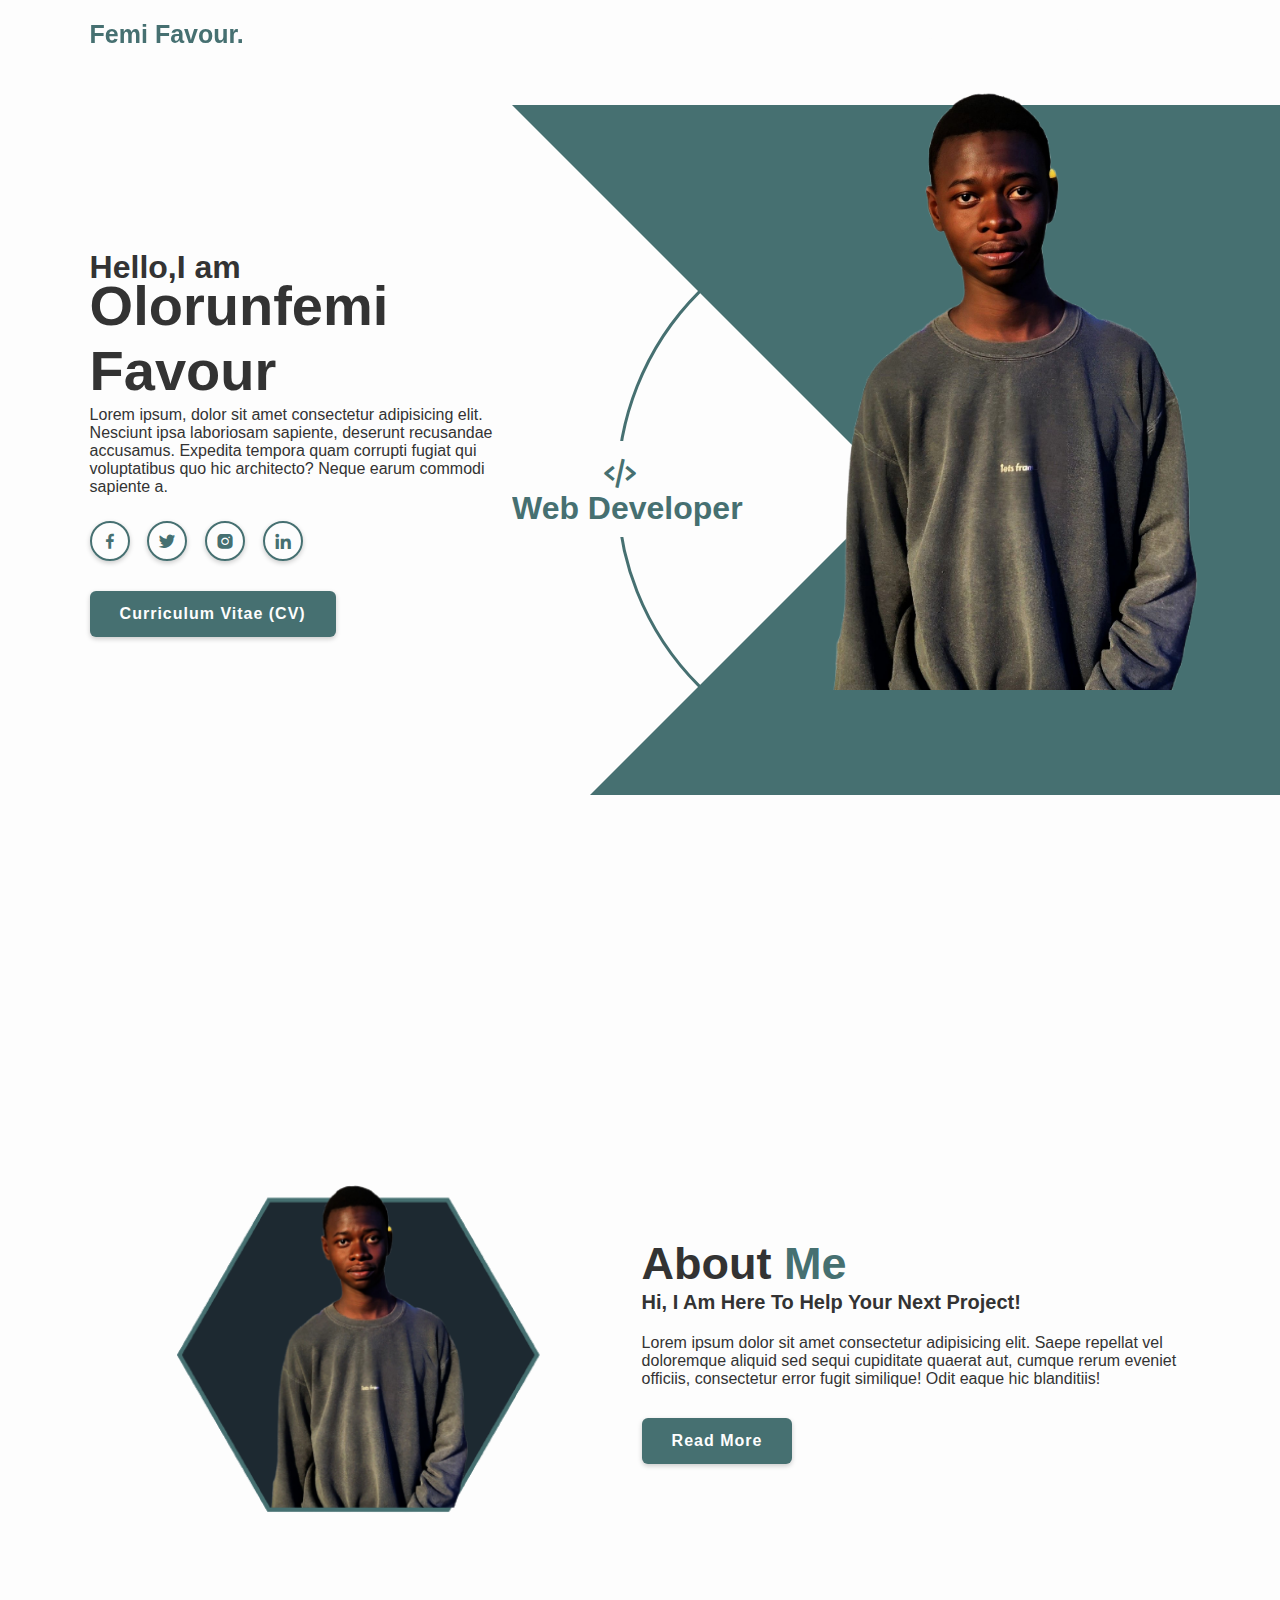
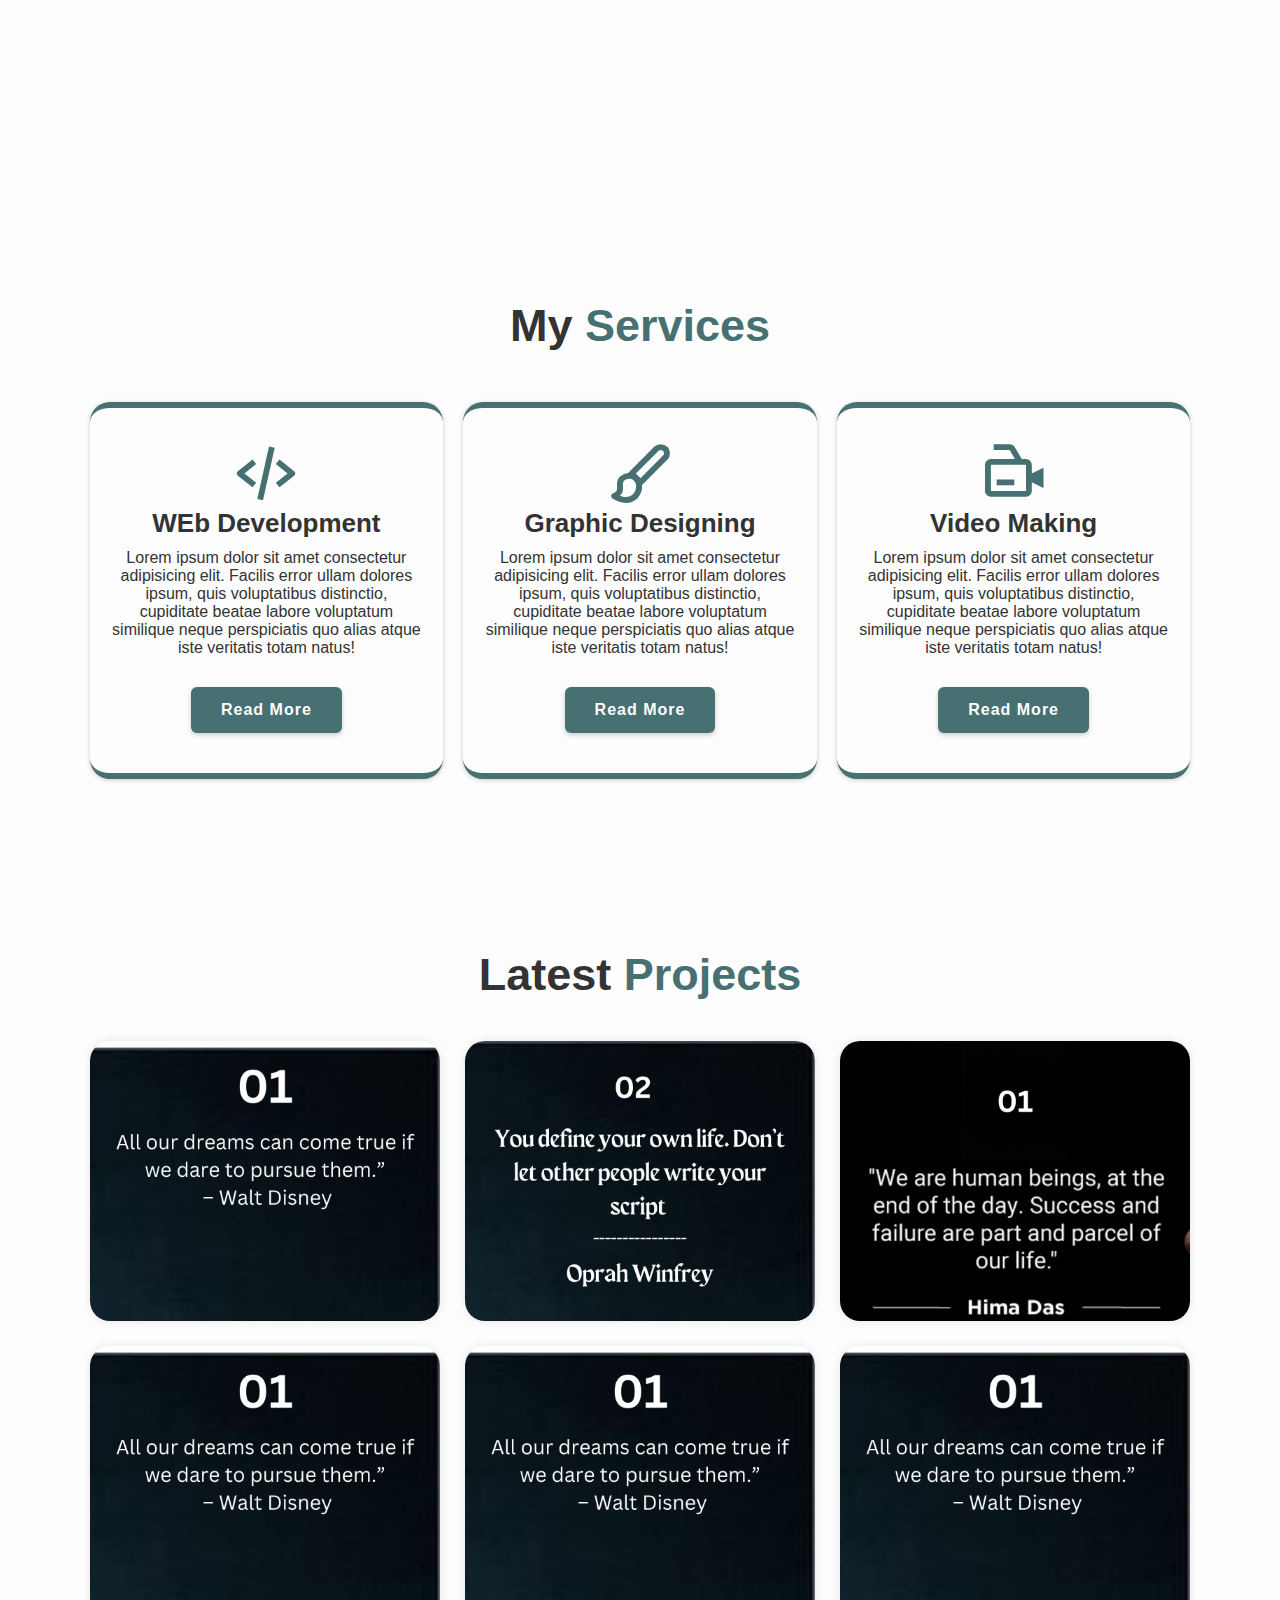
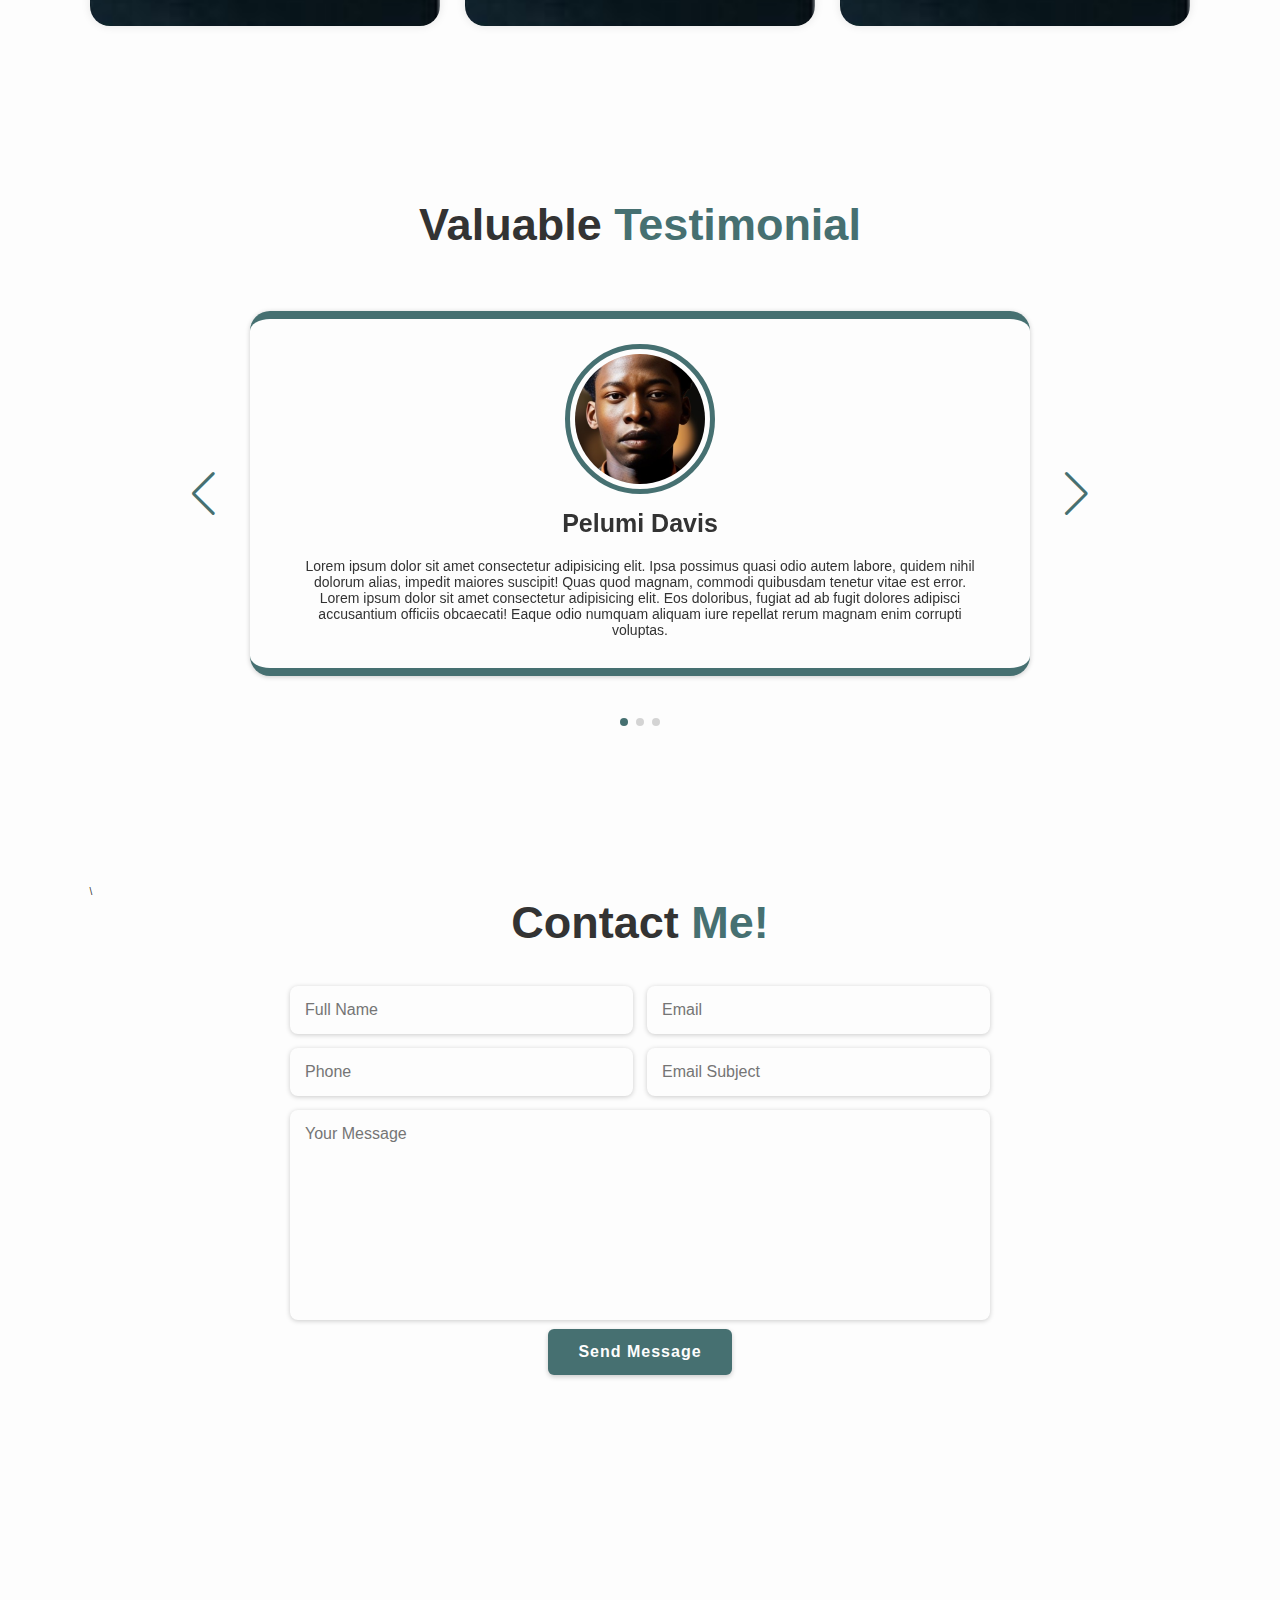
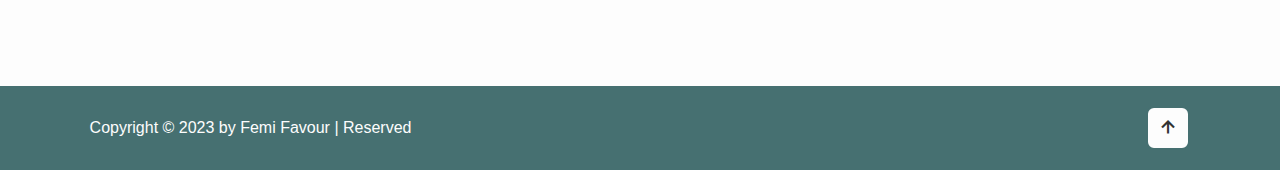
==== index.html @ dfae09fc "polifiv" ====
<!DOCTYPE html>
<html lang="en">
<head>
    <meta charset="UTF-8">
    <meta name="viewport" content="width=, initial-scale=1.0">
    <title>Document</title>
    <link rel="stylesheet" href="style.css">
    <link href='https://unpkg.com/boxicons@2.1.4/css/boxicons.min.css' rel='stylesheet'>
    <link rel="stylesheet" href="https://cdn.jsdelivr.net/npm/swiper@10/swiper-bundle.min.css"/>
</head>
<body>
    <header class="header">
        <a href="#" class="logo">Femi Favour.</a>

        <nav class="navbar">
            <a href="#home" class="active">Home</a>
            <a href="#about">About</a>
            <a href="#services">Services</a>
            <a href="#portfolio">Portfolio</a>
            <a href="#contact">Contact</a>
        </nav>
        <div class="bx bx-moon" id="darkmode-icon"></div>
    </header>
    <!-- home -->
    <!-- div.j#j -->
    <section class="home" id="home">
        <div class="home-content">
            <h3>Hello,I am</h3>
            <h1>Olorunfemi Favour</h1>
            <p>Lorem ipsum, dolor sit amet consectetur adipisicing elit. Nesciunt ipsa 
            laboriosam sapiente, deserunt recusandae accusamus. Expedita tempora quam corrupti fugiat qui 
            voluptatibus quo hic architecto? Neque earum commodi sapiente a.</p>
            <div class="social-media">
                <a href=""><i class='bx bxl-facebook' ></i></a>
                <a href=""><i class='bx bxl-twitter' ></i></a>
                <a href=""><i class='bx bxl-instagram-alt' ></i></a>
                <a href=""><i class='bx bxl-linkedin' ></i></a>
            </div>   
            <a href="" class="btn">Curriculum Vitae (CV)</a>
        </div>
        <div class="profession-container">
            <div class="profession-box">
                <div class="profession" style="--i:0;">
                    <i class='bx bx-code-alt' ></i>
                    <h3>Web Developer</h3>
                </div>
                <div class="profession" style="--i:1;">
                    <i class='bx bx-video-recording' ></i>
                    <h3>Videographer</h3>
                </div>
                <div class="profession" style="--i:2;">
                    <i class='bx bx-paint'></i>
                    <h3>Graphic Designer</h3>
                </div>
                <div class="profession" style="--i:3;">
                    <i class='bx bx-camera' ></i>
                    <h3>Photographer</h3>
                </div>

                <div class="circle"></div>
            </div>
            <div class="overlay"></div>
        </div>

        <div class="home-img">
            <img src="images/home.png" alt="">
        </div>
    </section>
    <!-- about -->
    <section class="about" id="about">
        <div class="about-img">
            <img src="images/about.png" alt="">
        </div>
        <div class="about-content">
            <h2 class="heading">About <span>Me</span></h2>
            <h3>Hi, I Am Here To Help Your Next Project!</h3>
            <p>Lorem ipsum dolor sit amet consectetur adipisicing elit. Saepe repellat vel doloremque aliquid
            sed sequi cupiditate quaerat aut, cumque rerum eveniet officiis, consectetur error fugit similique!
            Odit eaque hic blanditiis!</p>
            <a href="" class="btn">Read More</a>
        </div>
    </section>
    <!-- Services -->
    <section class="services" id="services">
        <h2 class="heading">My <span>Services</span></h2>
        <div class="services-container">
            <div class="services-box">
                <i class='bx bx-code-alt'></i>
                <h3>WEb Development</h3>
                <p>Lorem ipsum dolor sit amet consectetur
                adipisicing elit. Facilis error ullam dolores ipsum, quis voluptatibus distinctio, 
                cupiditate beatae labore voluptatum similique neque perspiciatis quo alias atque iste veritatis totam natus!</p>
                <a href="" class="btn">Read More</a>
            </div>
            <div class="services-box">
                <i class='bx bx-paint'></i>
                <h3>Graphic Designing</h3>
                <p>Lorem ipsum dolor sit amet consectetur
                adipisicing elit. Facilis error ullam dolores ipsum, quis voluptatibus distinctio, 
                cupiditate beatae labore voluptatum similique neque perspiciatis quo alias atque iste veritatis totam natus!</p>
                <a href="" class="btn">Read More</a>
            </div>
            <div class="services-box">
                <i class='bx bx-video-recording' ></i>
                <h3>Video Making</h3>
                <p>Lorem ipsum dolor sit amet consectetur
                adipisicing elit. Facilis error ullam dolores ipsum, quis voluptatibus distinctio, 
                cupiditate beatae labore voluptatum similique neque perspiciatis quo alias atque iste veritatis totam natus!</p>
                <a href="" class="btn">Read More</a>
            </div>
        </div>
    </section>

    <!-- <Portfolio> -->
        <section class="portfolio" id="portfolio">
            <h2 class="heading">Latest <span>Projects</span></h2>

            <div class="portfolio-container">
                <div class="portfolio-box">
                    <img src="images/2_20230703_181839_0001.png" alt="">
                    <div class="portfolio-layer">
                        <h4>Web Desing</h4>
                        <p>Lorem ipsum dolor sit amet consectetur adipisicing elit. Reiciendis repudiandae quo mollitia ut. Harum, aspernatur eligendi 
                        voluptates porro suscipit ut obcaecati laboriosam necessitatibus hic exercitationem! Corporis aliquid quia fugit hic!</p>
                        <a href=""><i class='bx bx-link-external'></i></a>
                    </div>
                </div>
                <div class="portfolio-box">
                    <img src="images/3_20230705_203200_0002.png" alt="">
                    <div class="portfolio-layer">
                        <h4>Web Desing</h4>
                        <p>Lorem ipsum dolor sit amet consectetur adipisicing elit. Reiciendis repudiandae quo mollitia ut. Harum, aspernatur eligendi 
                        voluptates porro suscipit ut obcaecati laboriosam necessitatibus hic exercitationem! Corporis aliquid quia fugit hic!</p>
                        <a href=""><i class='bx bx-link-external'></i></a>
                    </div>
                </div>
                <div class="portfolio-box">
                    <img src="images/2_20230705_203200_0001.png" alt="">
                    <div class="portfolio-layer">
                        <h4>Web Desing</h4>
                        <p>Lorem ipsum dolor sit amet consectetur adipisicing elit. Reiciendis repudiandae quo mollitia ut. Harum, aspernatur eligendi 
                        voluptates porro suscipit ut obcaecati laboriosam necessitatibus hic exercitationem! Corporis aliquid quia fugit hic!</p>
                        <a href=""><i class='bx bx-link-external'></i></a>
                    </div>
                </div>
                <div class="portfolio-box">
                    <img src="images/2_20230703_181839_0001.png" alt="">
                    <div class="portfolio-layer">
                        <h4>Web Desing</h4>
                        <p>Lorem ipsum dolor sit amet consectetur adipisicing elit. Reiciendis repudiandae quo mollitia ut. Harum, aspernatur eligendi 
                        voluptates porro suscipit ut obcaecati laboriosam necessitatibus hic exercitationem! Corporis aliquid quia fugit hic!</p>
                        <a href=""><i class='bx bx-link-external'></i></a>
                    </div>
                </div>
                <div class="portfolio-box">
                    <img src="images/2_20230703_181839_0001.png" alt="">
                    <div class="portfolio-layer">
                        <h4>Web Desing</h4>
                        <p>Lorem ipsum dolor sit amet consectetur adipisicing elit. Reiciendis repudiandae quo mollitia ut. Harum, aspernatur eligendi 
                        voluptates porro suscipit ut obcaecati laboriosam necessitatibus hic exercitationem! Corporis aliquid quia fugit hic!</p>
                        <a href=""><i class='bx bx-link-external'></i></a>
                    </div>
                </div>
                <div class="portfolio-box">
                    <img src="images/2_20230703_181839_0001.png" alt="">
                    <div class="portfolio-layer">
                        <h4>Web Desing</h4>
                        <p>Lorem ipsum dolor sit amet consectetur adipisicing elit. Reiciendis repudiandae quo mollitia ut. Harum, aspernatur eligendi 
                        voluptates porro suscipit ut obcaecati laboriosam necessitatibus hic exercitationem! Corporis aliquid quia fugit hic!</p>
                        <a href=""><i class='bx bx-link-external'></i></a>
                    </div>
                </div>
            </div>
        </section>
    <!-- testimonial -->
        <div class="testimonial-container">
            <h2 class="heading">Valuable <span>Testimonial</span></h2>

            <div class="testimonial-wrapper">
                <div class="testimonial-box mySwiper">
                    <div class="testimonial-content swiper-wrapper">
                        <div class="testimonial-slide swiper-slide">
                            <img src="images/testi.jpg" alt="" >
                            <h3>Pelumi Davis</h3>
                            <p>Lorem ipsum dolor sit amet consectetur adipisicing elit. Ipsa possimus quasi odio autem labore, quidem nihil dolorum alias,
                            impedit maiores suscipit! Quas quod magnam, commodi quibusdam tenetur vitae est error. Lorem ipsum dolor sit amet consectetur adipisicing elit. Eos doloribus, fugiat ad ab fugit dolores adipisci accusantium officiis obcaecati! Eaque odio numquam aliquam iure
                            repellat rerum magnam enim corrupti voluptas.</p>
                        </div>
                        <div class="testimonial-slide swiper-slide">
                            <img src="images/testi2.jpg" alt="" >
                            <h3>Devine Chibo</h3>
                            <p>Lorem ipsum dolor sit amet consectetur adipisicing elit. Ipsa possimus quasi odio autem labore, quidem nihil dolorum alias,
                            impedit maiores suscipit! Quas quod magnam, commodi quibusdam tenetur vitae est error. Lorem ipsum dolor sit amet consectetur adipisicing elit. Eos doloribus, fugiat ad ab fugit dolores adipisci accusantium officiis obcaecati! Eaque odio numquam aliquam iure
                            repellat rerum magnam enim corrupti voluptas.</p>
                        </div>
                        <div class="testimonial-slide swiper-slide">
                            <img src="images/testi3.jpg" alt="" >
                            <h3>Tolu Peace</h3>
                            <p>Lorem ipsum dolor sit amet consectetur adipisicing elit. Ipsa possimus quasi odio autem labore, quidem nihil dolorum alias,
                            impedit maiores suscipit! Quas quod magnam, commodi quibusdam tenetur vitae est error. Lorem ipsum dolor sit amet consectetur adipisicing elit. Eos doloribus, fugiat ad ab fugit dolores adipisci accusantium officiis obcaecati! Eaque odio numquam aliquam iure
                            repellat rerum magnam enim corrupti voluptas.</p>
                        </div>
                    </div>
                    <div class="swiper-button-next"></div>
                    <div class="swiper-button-prev"></div>
                    <div class="swiper-pagination"></div>
                </div>
            </div>
        </div>
    <!-- Contact -->
    <section class="contact" id="contact">\
        <h2 class="heading">Contact <span>Me!</span></h2>
        <form action="#">
            <div class="input-box">
                <input type="text" placeholder="Full Name">
                <input type="email" placeholder="Email">
            </div>
            <div class="input-box">
                <input type="number" placeholder="Phone">
                <input type="text" placeholder="Email Subject">
            </div>
            <textarea name="" id="" cols="30" rows="10" placeholder="Your Message"></textarea>
            <input type="submit" value="Send Message" class="btn">
        </form>
    </section>
    <footer class="footer">
        <div class="footer-text">
            <p>Copyright &copy; 2023 by Femi Favour | Reserved</p>
        </div>
        <div class="footer-iconTop">
            <a href="#home"><i class='bx bx-up-arrow-alt'></i></a>
        </div>
    </footer>
    <script src="https://cdn.jsdelivr.net/npm/swiper@10/swiper-bundle.min.js"></script>
    <script src="script.js"></script>
</body>
</html>
---- style.css ----
*{
    margin: 0;
    padding: 0;
    font-family:'poppins', sans-serif;
    box-sizing: border-box;
    text-decoration: none;
    border: none;
    scroll-behavior: smooth;
    outline: none;
}


:root{
    --bg-color:#fdfdfd;
    --text-color:#333;
    --main-color:#467071;
    --white-color:#fdfdfd;
    --shadow-color: rgba(0,0,0,.2);
}

html{
    font-size: 62.5%;
    overflow-x: hidden;

}
body{
    background: var(--bg-color);
    color: var(--text-color);
}
.header{
    position: fixed;
    top: 0;
    left:0;
    width: 100%;
    padding: 2rem 7%;
    background: transparent;
    display: flex;
    align-items: center;
    z-index: 100;
    transition: .5s;
}
.header.sticky {
    background: var(--bg-color);
    box-shadow: 0 .1rem 1rem var(--shadow-color);
}


.logo {
    font-size: 2.5em;
    color: var(--main-color);
    font-weight: 600;
    cursor: default;
    margin-right: auto;

}

.navbar a {
    font-size: 1.7rem;
    color: var(--white-color);
    font-weight: 500;
    margin-right: 3.5rem;
    position: relative;
}

.header.sticky .navbar a{
    color: var(--text-color);
}
.header.sticky .navbar a.active{
    color: var(--main-color);
}
.navbar a.active::before {
    content: '';
    position: absolute;
    left: 0;
    width: 100%;
    height: .2rem;
    background: var(--white-color);
    bottom: -6px;
}
.header.sticky .navbar a::before{
    background: var(--main-color);
    opacity: .7;
}
#darkmode-icon {
    font-size: 2.4rem;
    color: var(--white-color);
    cursor: pointer;
}

.header.sticky #darkmode-icon {
    color: var(--text-color);
    opacity: .9;
}
section{
    min-height: 100vh;
    padding: 10rem 7% ;
}

.home{
    display: flex;
    align-items: center;
}

.home .home-content{
    max-width: 44rem;
}
.home-content h3{
    font-size: 3.2rem;
    font-weight: 700;
    line-height: .3;
}
.home-content h1{
    font-size: 5.6rem;
    font-weight: 700;
    margin-bottom: 3px;
}
.home-content p{
    font-size: 1.6rem;

}
.home-content .social-media a{
    display: inline-flex;
    justify-content: center;
    align-items: center;
    width: 4rem;
    height: 4rem;
    background:transparent;
    border: 2px solid var(--main-color);
    border-radius: 50%;
    box-shadow: 0 2px 5px var(--shadow-color);
    font-size: 20px;
    color: var(--main-color);
    margin: 25px 15px 30px 0;
    transition: .5s ease;
}

.home-content .social-media a:hover{
    background: var(--main-color);
    color: var(--white-color);
}

.btn {

    display: inline-block;
    padding: 12px 28px;
    background: var(--main-color);
    border-radius: 6px;
    box-shadow: 0 2px 5px var(--shadow-color);
    font-size: 16px;
    color: var(--white-color);
    letter-spacing: 1px;
    font-weight: 600;
    border: 2px solid transparent;
    transition: .5s ease;
}

.btn:hover{
    background: transparent;
    color: var(--main-color);
    border-color: var(--main-color);
}

.home .profession-container{
    position: absolute;
    top: 50%;
    right: 0;
    transform: translateY(-50%);
    width: 768px;
    height: 690px;
    /* background: red; */
    overflow: hidden;
    pointer-events: none;
    /* margin-bottom: 50px; */
}
.home .profession-container .profession-box {
    position: absolute;
    top: 0;
    right: 0;
    width: 768px;
    height: 768px;
    /* background: yellowgreen; */
    border-radius: 50%;
    display: flex;
    justify-content: center;
    align-items: center;
}

.home .profession-box .profession {
    position: absolute;
    left: 0;
    display:flex;
    align-items: center;
    flex-direction: column;
    color: var(--main-color);
    transform: rotate(calc(360deg/ 4 * var(--i)));
    transform-origin: 384px;
    background: var(--bg-color);
    padding: 13px 0;
}

.home .profession-box .profession:nth-child(1) i {
    margin-right: 15px;
}
.home .profession-box .profession:nth-child(2),
.home .profession-box .profession:nth-child(4) {
    padding-bottom: 20px;
}


.home .profession i {
    font-size: 3.8rem;
}

.home .profession h3 {
    font-size: 32px;
    line-height: 1;
    font-weight: 600;
}

.home .profession-box .circle{
    width: 560px;
    height: 560px;
    border: 3px solid var(--main-color);
    border-radius: 50%;

}
.home .profession-container .overlay {
    position: absolute;
    top: 0;
    right: 0;
    width: 0;
    height: 0;
    border-top: 384px solid var(--main-color);
    border-right: 384px solid var(--main-color);
    border-bottom: 384px solid var(--main-color);
    border-left: 384px solid transparent;
}
.home-img img {
    position: absolute;
    bottom: 0;
    right: 0;
    width: 90;
    pointer-events: none;
    height:650px;
    top: 4em;
}

span{
    color: var(--main-color);

}
.about {
    display: flex;
    justify-content: center;
    align-items: center;
    gap: 4rem;
    /* background: red; */
}
.about-img img {
    width: 40vw;
}
.heading {
    font-size: 4.5rem;
    text-align: center;
}

.about-content h2 {
    text-align: left;
    line-height: 1.2;
}
.about-content h3{
    font-size: 2rem;
}

.about-content p{
    font-size: 1.6rem;
    margin: 2rem 0 3rem;
}


.services {
    min-height: auto;
    padding-bottom: 7rem;
}
.services h2 {
    margin-bottom: 5rem;
}

.services .services-container{
    display: flex;
    justify-content: center;
    align-items: center;
    flex-wrap: wrap;
    gap: 2rem;
}

.services-container .services-box {
    flex: 1 1 30rem;
    background: var(--bg-color);
    padding: 3rem 2rem 4rem;
    border-radius: 2rem;
    box-shadow: 0 .1rem .5rem var(--shadow-color);
    text-align: center;
    border-top: .6rem solid var(--main-color);
    border-bottom: .6rem solid var(--main-color);
}
.services-container .services-box:hover{
    box-shadow: 0 .1rem 2rem var(--shadow-color);
    transform: scale(1);
    transition: .5s ease;
}

.services-box i{
    font-size: 7rem;
    color: var(--main-color);
}

.services-box h3{
    font-size: 2.6rem;
    transition: .5s ease;
}
.services-box:hover h3{
    color: var(--main-color);
} 
.services-box p{
    font-size: 1.6rem;
    margin: 1rem 0 3rem;
}

.portfolio {
    padding-bottom: 10rem;
}
.portfolio h2{
    margin-bottom: 4rem;
}

.portfolio .portfolio-container{
    display: grid;
    grid-template-columns: repeat(3, 1fr);
    align-items: center;
    gap: 2.5rem;
}
.portfolio-container .portfolio-box {
    position: relative;
    display: flex;
    border-radius: 2rem;
    box-shadow: 0 0 1rem rgba(0,0,0,.1);
    overflow: hidden;
}

.portfolio-box img {
    width: 100%;
    transition: .5s ease;
}

.portfolio-box:hover img{
    transform: scale(1.1);
}

.portfolio-box .portfolio-layer {
    position: absolute;
    bottom: 0;
    left: 0;
    width: 100%;
    height: 100%;
    background: linear-gradient(rgba(0, 0, 0, .1), var(--main-color));
    color: var(--white-color);
    display: flex;
    align-items: center;
    flex-direction: column;
    text-align: center;
    padding: 0 4rem;
    justify-content: center;
    opacity: 0;
    transition: .5s ease;
}
.portfolio-box:hover .portfolio-layer {
    opacity: 1;
}
.portfolio-layer h4{
    font-size: 3rem;
}

.portfolio-layer p{
    font-size: 1.6rem;
    margin: .3rem 0 1rem;
}

.portfolio-layer a {
    display: inline-flex;
    justify-content: center;
    align-items: center;
    width: 5rem;
    height: 5rem;
    background: var(--white-color);
    border-radius: 50%;
}

.portfolio-layer a i{
    font-size: 2rem;
    color: #333;
}

.testimonial-container{
    display: flex;
    align-items: center;
    flex-direction: column;
    width: 100%;
    padding: 5rem 1rem;
}


.testimonial-container .testimonial-wrapper {
    position: relative;
    max-width: 90rem;
    width: 100%;
    padding: 5rem;
    /* height: 70rem; */
}

.testimonial-wrapper .testimonial-box{
    /* background: red; */
    padding: 1rem;
    border-radius: 2rem;
    overflow: hidden;
}
.testimonial-content .testimonial-slide{
    display: flex;
    align-items: center;
    flex-direction: column;
    background: var(--bg-color);
    border-radius: 2rem;
    box-shadow: 0 .1rem .5rem var(--shadow-color);
    border-top: .8rem solid var(--main-color);
    border-bottom: .8rem solid var(--main-color);
    padding: 3rem 5rem;
}

.testimonial-slide img {
    width: 14rem;
    height: 14rem;
    object-fit: cover;
    border-radius: 50%;
    border: .5rem solid var(--bg-color);
    outline: .5rem solid var(--main-color);
}

.testimonial-slide h3{
    font-size: 2.5rem;
    margin: 2rem 0;
}

.testimonial-slide p {
    font-size: 1.4rem;
    text-align: center;
}

.testimonial-box .swiper-button-next,
.testimonial-box .swiper-button-prev {
    color: var(--main-color);

}

.testimonial-box .swiper-button-next{
    right: 0;
}
.testimonial-box .swiper-button-prev{
    left: 0;
}

.testimonial-box .swiper-pagination-bullet {
    background: rgba(0, 0, 0, .8);

}

.testimonial-box .swiper-pagination-bullet-active {
    background: var(--main-color);
}

.contact h2{
    margin-bottom: 3rem;
}

.contact form {
    max-width: 70rem;
    margin: 1rem auto;
    text-align: center;
    margin-bottom: 3rem;
}

.contact form .input-box {
    display: flex;
    justify-content: space-between;
    flex-wrap: wrap;
}

.contact form .input-box input,
.contact form textarea {
    width: 100%;
    padding: 1.5rem;
    font-size: 1.6rem;
    color: var(--text-color);
    background: var(--bg-color);
    border-radius: .8rem;
    margin: .7rem 0;
    box-shadow: 0 .1rem .5rem var(--shadow-color);
}



.contact form .input-box input{
    width: 49%;
}

.contact form textarea {
    resize: none;
}

.contact form .btn {
    margin-bottom: 2rem;
    cursor: pointer;
}

.footer{
    display: flex;
    justify-content: space-between;
    align-items: center;
    flex-wrap: wrap;
    padding: 2rem 7%;
    background: var(--main-color);
}

.footer-text p {
    font-size: 1.6rem;
    color: var(--white-color);

}

.footer-iconTop a{
    display: inline-flex;
    justify-content: center;
    align-items: center;
    padding: .8rem;
    background: var(--white-color);
    border-radius: .8rem;
    border: .2rem solid var(--main-color);
    outline: .2rem solid transparent;
    transition: .5s ease;
}

.footer-iconTop a:hover{
    outline-color: var(--white-color);

}
.footer-iconTop a i{
    font-size: 2.4rem;
    color: #333;
}
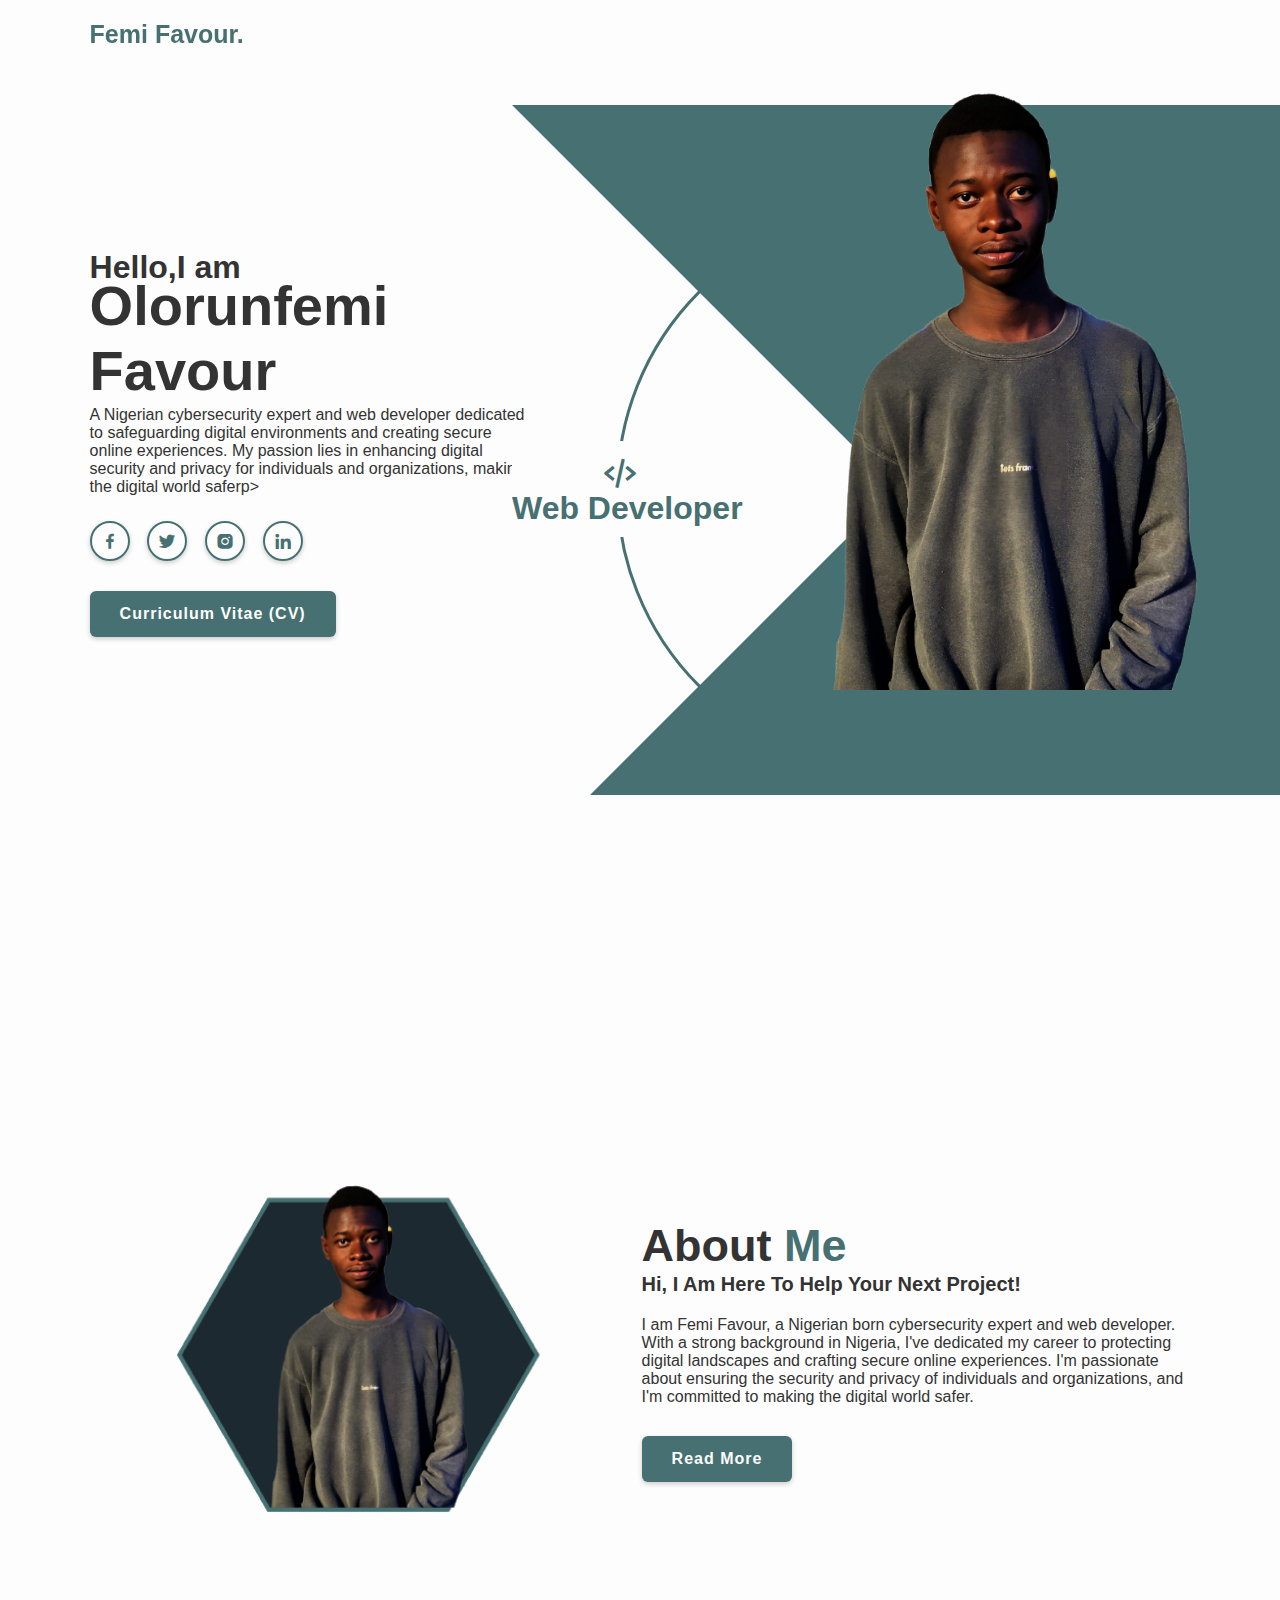
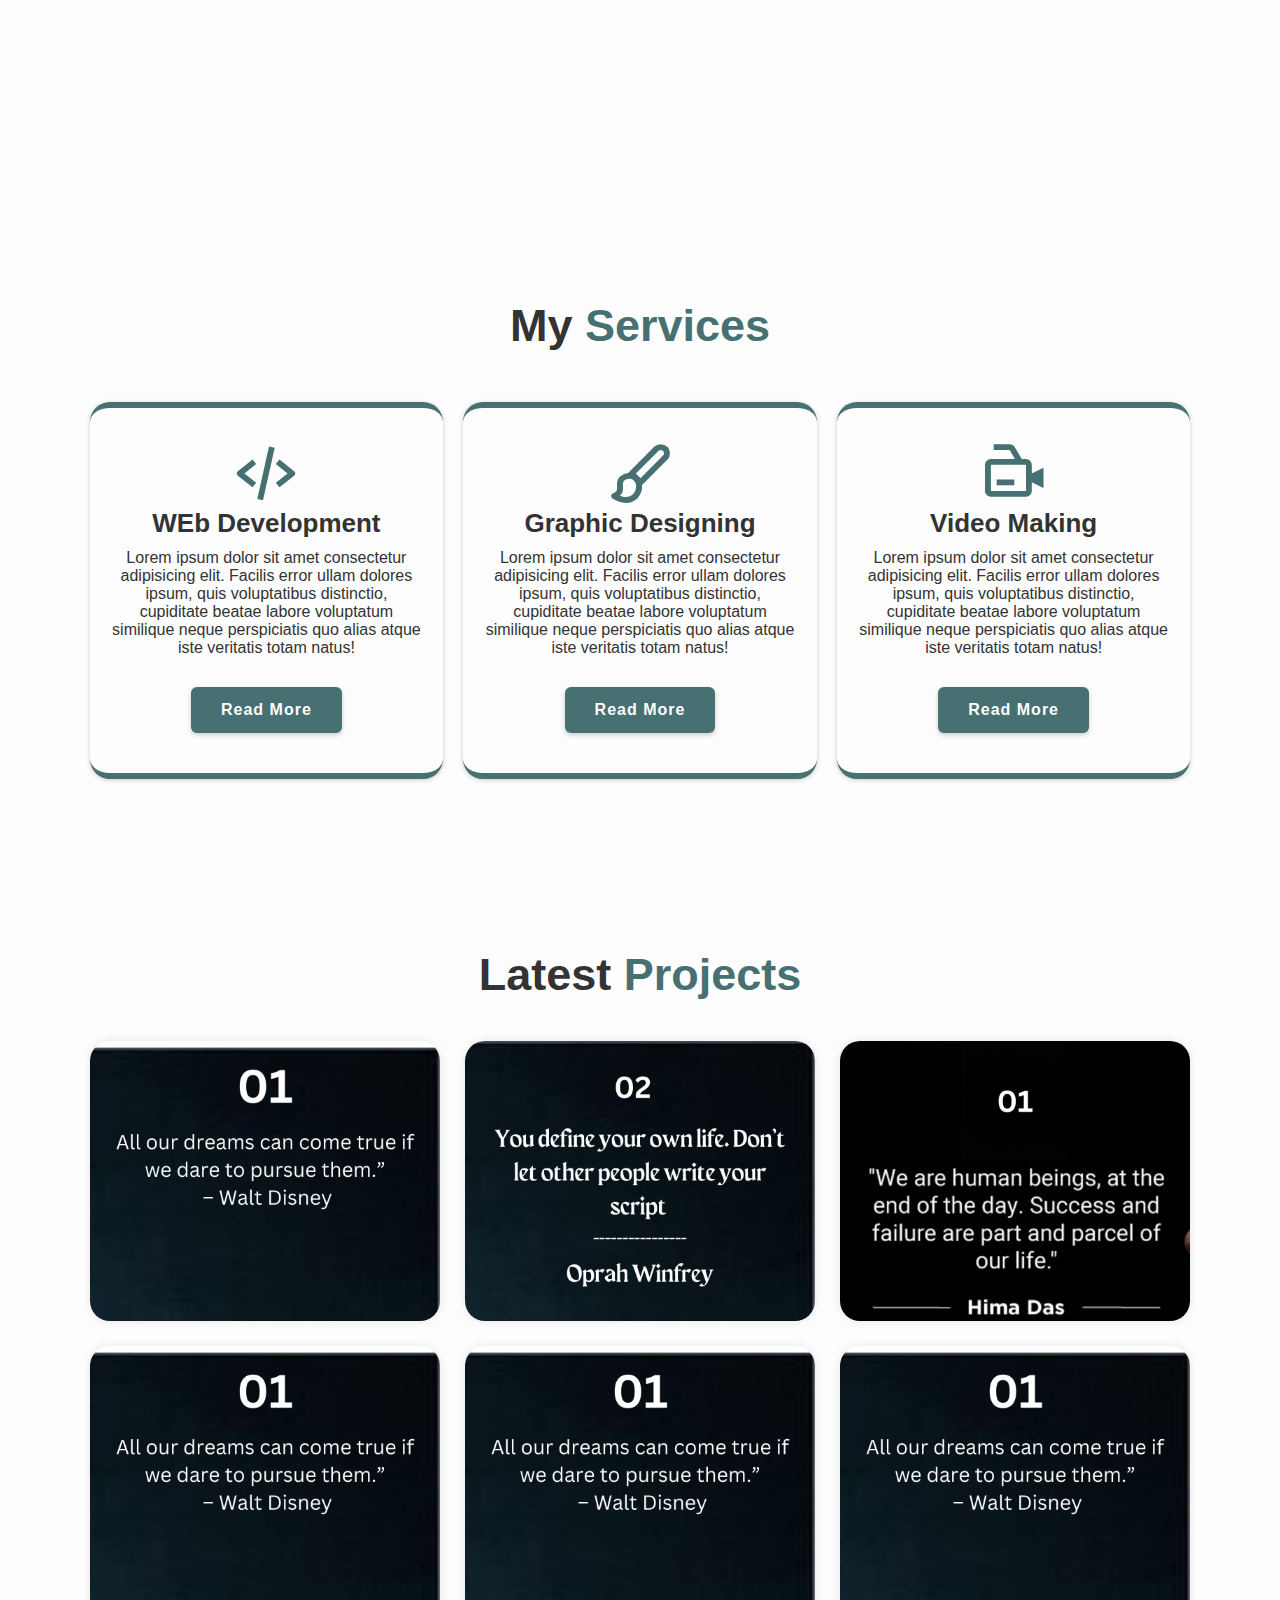
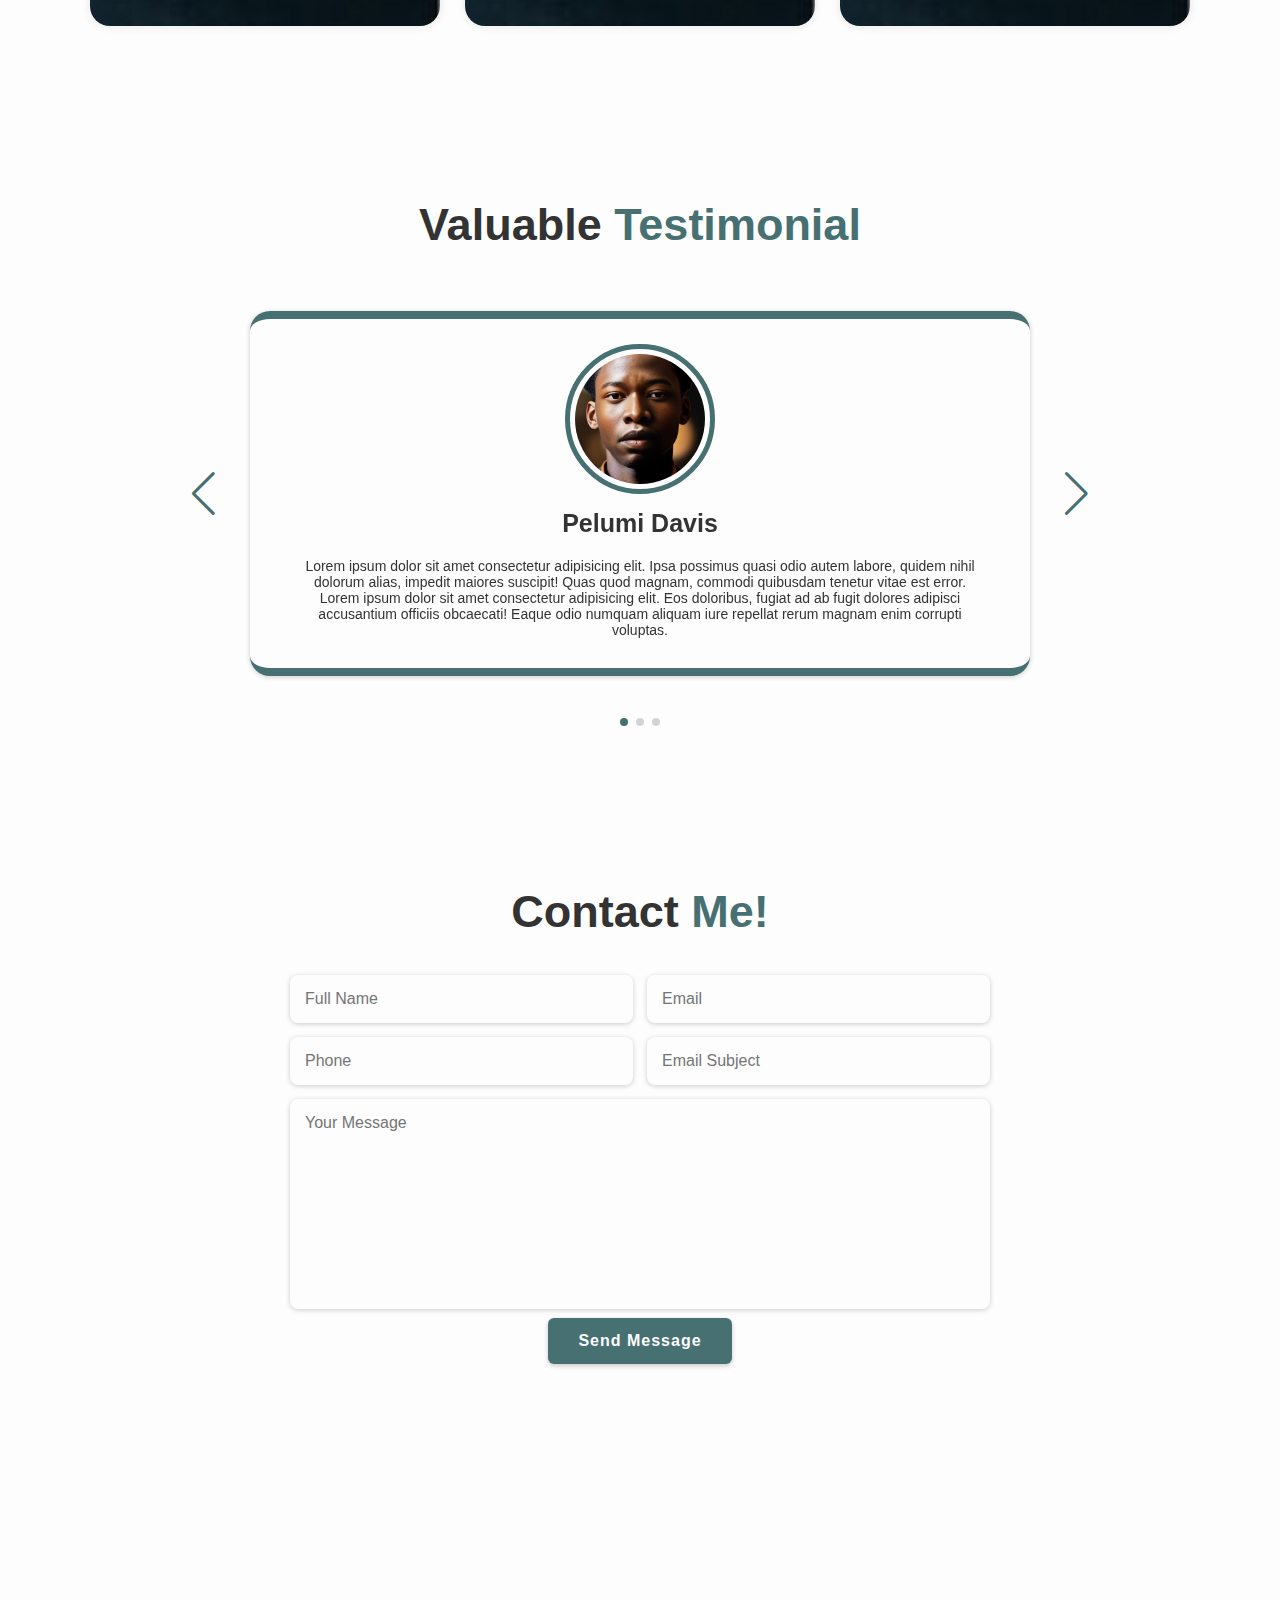
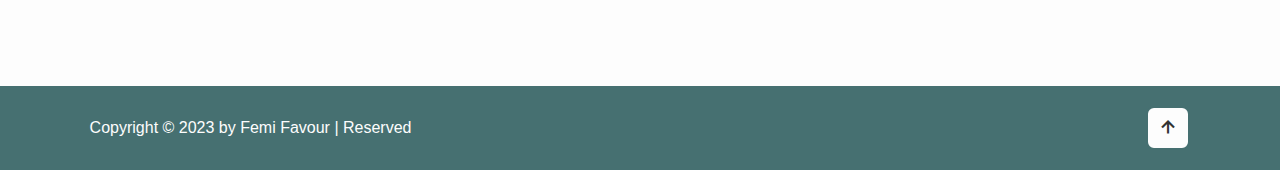
==== commit b5387739: "changed from document to my name" ====
--- a/index.html
+++ b/index.html
@@ -2,11 +2,12 @@
 <html lang="en">
 <head>
     <meta charset="UTF-8">
-    <meta name="viewport" content="width=, initial-scale=1.0">
-    <title>Document</title>
+    <meta name="viewport" content="width=device-width, initial-scale=1.0">
+    <title>Femi Favour</title>
     <link rel="stylesheet" href="style.css">
     <link href='https://unpkg.com/boxicons@2.1.4/css/boxicons.min.css' rel='stylesheet'>
     <link rel="stylesheet" href="https://cdn.jsdelivr.net/npm/swiper@10/swiper-bundle.min.css"/>
+    <link rel="stylesheet" href="mediaquery.css">
 </head>
 <body>
     <header class="header">
@@ -19,7 +20,10 @@
             <a href="#portfolio">Portfolio</a>
             <a href="#contact">Contact</a>
         </nav>
-        <div class="bx bx-moon" id="darkmode-icon"></div>
+        <div class="bx bx-moon" id="darkmode-icon">
+        </div>
+
+        <div class="bx bx-menu" id="menu-icon"></div>
     </header>
     <!-- home -->
     <!-- div.j#j -->
@@ -27,16 +31,14 @@
         <div class="home-content">
             <h3>Hello,I am</h3>
             <h1>Olorunfemi Favour</h1>
-            <p>Lorem ipsum, dolor sit amet consectetur adipisicing elit. Nesciunt ipsa 
-            laboriosam sapiente, deserunt recusandae accusamus. Expedita tempora quam corrupti fugiat qui 
-            voluptatibus quo hic architecto? Neque earum commodi sapiente a.</p>
+            <p>A Nigerian cybersecurity expert and web developer dedicated to safeguarding digital environments and creating secure online experiences. My passion lies in enhancing digital security and privacy for individuals and organizations, making the digital world saferp>
             <div class="social-media">
-                <a href=""><i class='bx bxl-facebook' ></i></a>
-                <a href=""><i class='bx bxl-twitter' ></i></a>
+                <a href="https://www.facebook.com/profile.php?id=100078472761300&mibextid=ZbWKwL"><i class='bx bxl-facebook' ></i></a>
+                <a href="https://twitter.com/phython_FF?t=PCQxabgN2QicCrPn_JdULw&s=09"><i class='bx bxl-twitter' ></i></a>
                 <a href=""><i class='bx bxl-instagram-alt' ></i></a>
-                <a href=""><i class='bx bxl-linkedin' ></i></a>
+                <a href="https://www.linkedin.com/in/femi-favour-49582a288/"><i class='bx bxl-linkedin' ></i></a>
             </div>   
-            <a href="" class="btn">Curriculum Vitae (CV)</a>
+            <a href="Femi Favour CV.pdf" class="btn">Curriculum Vitae (CV)</a>
         </div>
         <div class="profession-container">
             <div class="profession-box">
@@ -74,9 +76,18 @@
         <div class="about-content">
             <h2 class="heading">About <span>Me</span></h2>
             <h3>Hi, I Am Here To Help Your Next Project!</h3>
-            <p>Lorem ipsum dolor sit amet consectetur adipisicing elit. Saepe repellat vel doloremque aliquid
-            sed sequi cupiditate quaerat aut, cumque rerum eveniet officiis, consectetur error fugit similique!
-            Odit eaque hic blanditiis!</p>
+            <p>I am Femi Favour, a Nigerian born cybersecurity expert and
+                web developer. With a strong
+                background in Nigeria, I've
+                dedicated my career to
+                protecting digital landscapes
+                and crafting secure online
+                experiences. I'm passionate
+                about ensuring the security and
+                privacy of individuals and
+                organizations, and I'm
+                committed to making the digital
+                world safer.</p>
             <a href="" class="btn">Read More</a>
         </div>
     </section>
@@ -208,18 +219,23 @@
             </div>
         </div>
     <!-- Contact -->
-    <section class="contact" id="contact">\
+    <section class="contact" id="contact">
         <h2 class="heading">Contact <span>Me!</span></h2>
-        <form action="#">
+        <form action="https://formspree.io/f/moqowron" method="post">
             <div class="input-box">
-                <input type="text" placeholder="Full Name">
-                <input type="email" placeholder="Email">
+                <input type="text" id="full-name" name="full-name" placeholder="Full Name" required>
+                <input type="email" id="email" name="email" placeholder="Email" required>
+                <!-- Similarly, you can add "id," "name," and "required" attributes to the email field. -->
             </div>
             <div class="input-box">
-                <input type="number" placeholder="Phone">
-                <input type="text" placeholder="Email Subject">
-            </div>
-            <textarea name="" id="" cols="30" rows="10" placeholder="Your Message"></textarea>
+                <input type="tel" id="phone" name="phone" placeholder="Phone">
+                <!-- Here, we've added "id" and "name" attributes for the phone input field.
+                     We used "type="tel"" to indicate it's a telephone number input. -->
+                <input type="text" id="email-subject" name="email-subject" placeholder="Email Subject">
+                <!-- Similarly, add "id" and "name" attributes to the email subject input field. -->
+            </div>
+            <textarea name="message" id="message" cols="30" rows="10" placeholder="Your Message" required></textarea>
+            <!-- For the textarea, we added "name," "id," and "required" attributes. -->
             <input type="submit" value="Send Message" class="btn">
         </form>
     </section>
--- a/style.css
+++ b/style.css
@@ -18,6 +18,12 @@
     --shadow-color: rgba(0,0,0,.2);
 }
 
+.dark-mode {
+    --bg-color:#0b061f;
+    --text-color:#fdfdfd;
+    --shadow-color: rgba(0,0,0,.7);
+}
+
 html{
     font-size: 62.5%;
     overflow-x: hidden;
@@ -90,6 +96,12 @@
 .header.sticky #darkmode-icon {
     color: var(--text-color);
     opacity: .9;
+}
+
+#menu-icon{
+    font-size: 3.6rem;
+    color: var(--text-color);
+    display: none;
 }
 section{
     min-height: 100vh;
@@ -555,4 +567,4 @@
 .footer-iconTop a i{
     font-size: 2.4rem;
     color: #333;
-}
+}--- a/mediaquery.css
+++ b/mediaquery.css
@@ -0,0 +1,270 @@
+@media (max-width: 1200px) {
+    html {
+        font-size: 55%;
+    }
+
+    .home .profession-container {
+        height: 85.8rem;
+    }
+
+    .home .profession-container .profession-box {
+        right: -12rem;
+        height: 85.8rem;
+    }
+
+    .home .profession-container .overlay {
+        right: -9rem;
+    }
+}
+
+
+@media (max-width: 1024px) {
+    .header {
+        padding: 2rem 3%;
+    }
+    .home .home-content{
+        max-width: 30rem;
+    }
+
+    section {
+        padding: 10rem 3% 2rem;
+    }
+    .home .profession-container .profession-box {
+        right: -22rem;
+    }
+
+    .home .profession-container .overlay {
+        right: -15rem;
+    }
+}
+
+@media (max-width: 991px) {
+    .navbar a:nth-child(1),
+    .navbar a:nth-child(2) {
+        color: var(--main-color);
+    }
+    .navbar a.active::before {
+        background: var(--main-color);
+        opacity: .7;
+    }
+    .home .home-content {
+        max-width: 50rem;
+    }
+    .home .profession-container .profession-box {
+        right: -45rem;
+    }
+
+    .home .profession-container .overlay {
+        right: -39.5rem;
+    }
+    .home-img img {
+        display: none;
+    }
+
+    .services,
+    .portfolio {
+        padding-bottom: 7rem;
+    }
+    .contact {
+        min-height: auto;
+    }
+
+    .footer {
+        padding: 2rem 3%;
+    }
+}
+
+@media (max-width: 768px) {
+    #menu-icon {
+        display: block;
+    }
+
+    #darkmode-icon {
+        position: absolute;
+        right: 7rem;
+        font-size: 2.6rem;
+        color: var(--text-color);
+        margin-bottom: .1rem;
+    }
+
+    .navbar{
+        position: absolute;
+        top: 100%;
+        left: 0;
+        width: 100%;
+        padding: 1rem 3%;
+        background: var(--bg-color);
+        border-top: .1rem solid rgba(0,0,0,.2);
+        box-shadow: 0 .5rem 1rem rgba(0, 0, 0, .1);
+        display: none;
+    }
+
+    .navbar.active {
+        display: block;
+    }
+
+    .navbar a{
+        display: block;
+        font-size: 2rem;
+        margin: 3rem 0;
+        color: var(--text-color); 
+    }
+
+    .navbar a:nth-last-child(1),
+    .navbar a:nth-last-child(2) {
+        color: var(--text-color);
+    }
+
+    .navbar a.active {
+        color: var(--main-color);
+
+    }
+
+
+    .navbar a::before{
+        display:none;
+    }
+
+    .home{
+        padding: 0 3% 23rem;
+        justify-content: center;
+        text-align: center;
+    }
+    .home-content h3 {
+        font-size: 2.6rem;
+    }
+
+    .home-content h1 {
+        font-size: 5rem;
+    }
+
+    .home-content .social-media a{
+        margin: 2.5rem .75rem 3rem;
+    }
+    .home .profession-container {
+        left: 0;
+        width: 100%;
+        height: 100%;
+    }
+    .home .profession-box .profession {
+        padding: 0 13px;
+        left: auto;
+        transform-origin: 0;
+    } 
+    .home .profession-box .profession:nth-child(1) {
+        transform: rotate(-90deg) translate(-120px, -210px);
+    }
+    .home .profession-box .profession:nth-child(1) i {
+        margin-right: 0;
+    
+    }
+        .home .profession-box .profession:nth-child(2) {
+        transform: rotate(0deg) translate(0, -335px);
+        }
+        .home .profession-box .profession:nth-child(3) {
+        transform: rotate(90deg) translate(-115px, -450px);
+        }
+        .home .profession-box .profession:nth-child(4) {
+        transform: rotate(180deg) translate(-220px, -335px);
+        }
+    .home .profession-container .profession-box{
+        position: fixed;
+        top: 60%;
+        left: 0;
+        border-radius: 0;
+        width: 100%;
+    }
+       .home .profession-box .circle{
+        position: fixed;
+        width: 670px;
+        height: 670px;
+        z-index: -1;
+    }
+
+    .home .profession-container .overlay {
+        /* width: auto; */
+        position: fixed;
+        top: 70rem;
+        left: 50%;
+        right: 0;
+        transform: rotate(90deg) translate(-50%, 50%) scaleY(3); 
+        border-width: 23.9rem;
+        justify-items: center;
+    } 
+    .about{
+        flex-direction: column-reverse;
+        text-align: center;
+    }
+
+    .about-content h2 {
+        text-align: center;
+    }
+
+    .about-img img {
+        width: 70wh;
+        margin-top: -2rem;
+    }
+
+    .services h2,
+    .portfolio h2 {
+        margin-bottom: 3rem;
+    }
+
+    .portfolio .portfolio-container{
+        grid-template-columns: repeat(2, 1fr);
+    }
+}
+
+@media (max-width: 617px) {
+    .portfolio .portfolio-container{
+        grid-template-columns: 1fr;
+         
+    }
+
+}
+
+@media (max-width: 450px) {
+    html {
+        font-size: 50%;
+    }
+
+    #darkMode-icon {
+        right: 6rem;
+    }
+    .home {
+        padding: 0 3% 30rem;
+
+    }
+
+    .home .profession-box .profession:nth-child(1) {
+        transform: rotate(-90deg) translate(-110px, -220px);
+    }
+    .home .profession-box .profession:nth-child(2) {
+        transform: rotate(0deg) translate(5px, -335px);
+    }
+    .home .profession-box .profession:nth-child(3) {
+        transform: rotate(90deg) translate(-105px, -440px);
+    }
+    .home .profession-box .profession:nth-child(4) {
+        transform: rotate(180deg) translate(-105px, -335px);
+    }
+
+    .contact form .input-box input {
+        width: 100%;
+    }
+}
+
+@media (max-width: 365px) {
+    .about-img img {
+        width: 90vw;
+    }
+    .footer{
+        flex-direction: column-reverse;
+    }
+
+    .footer p {
+        text-align: center;
+        margin-top: 2rem;
+    }
+
+}
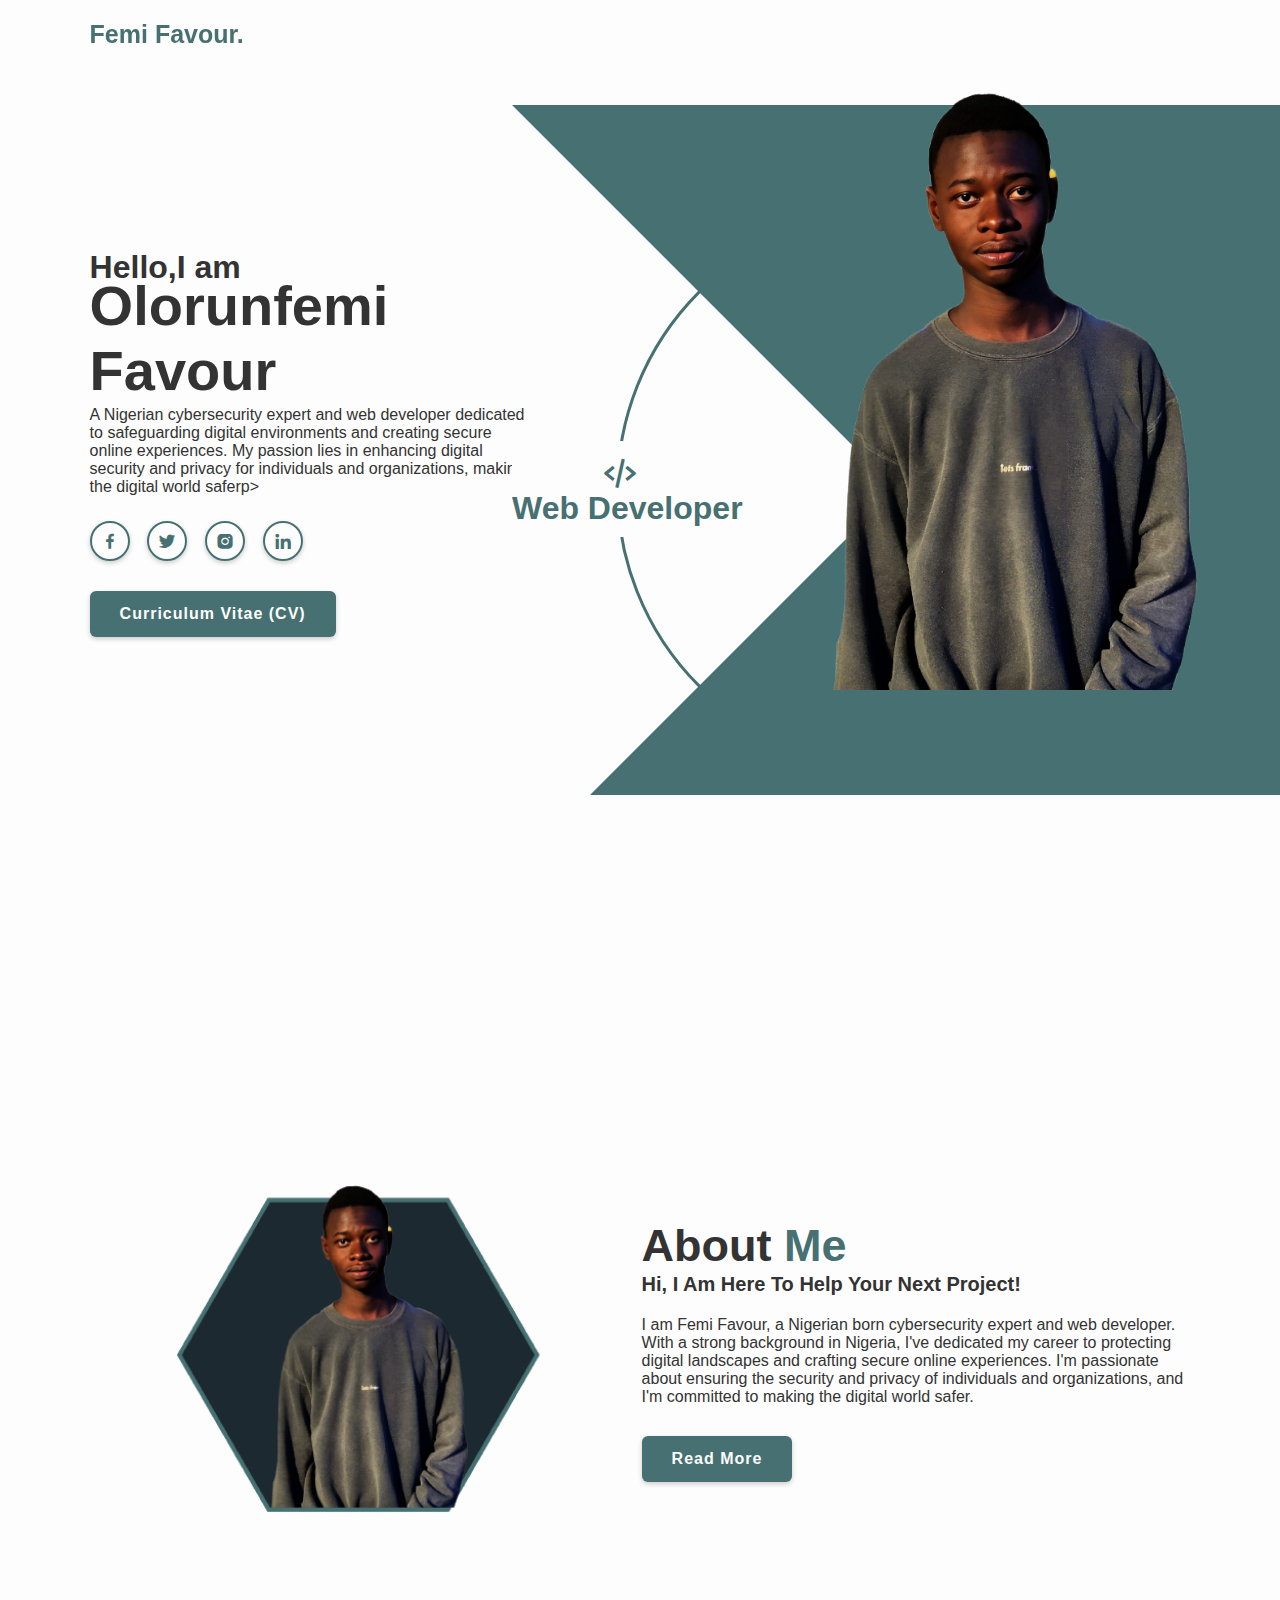
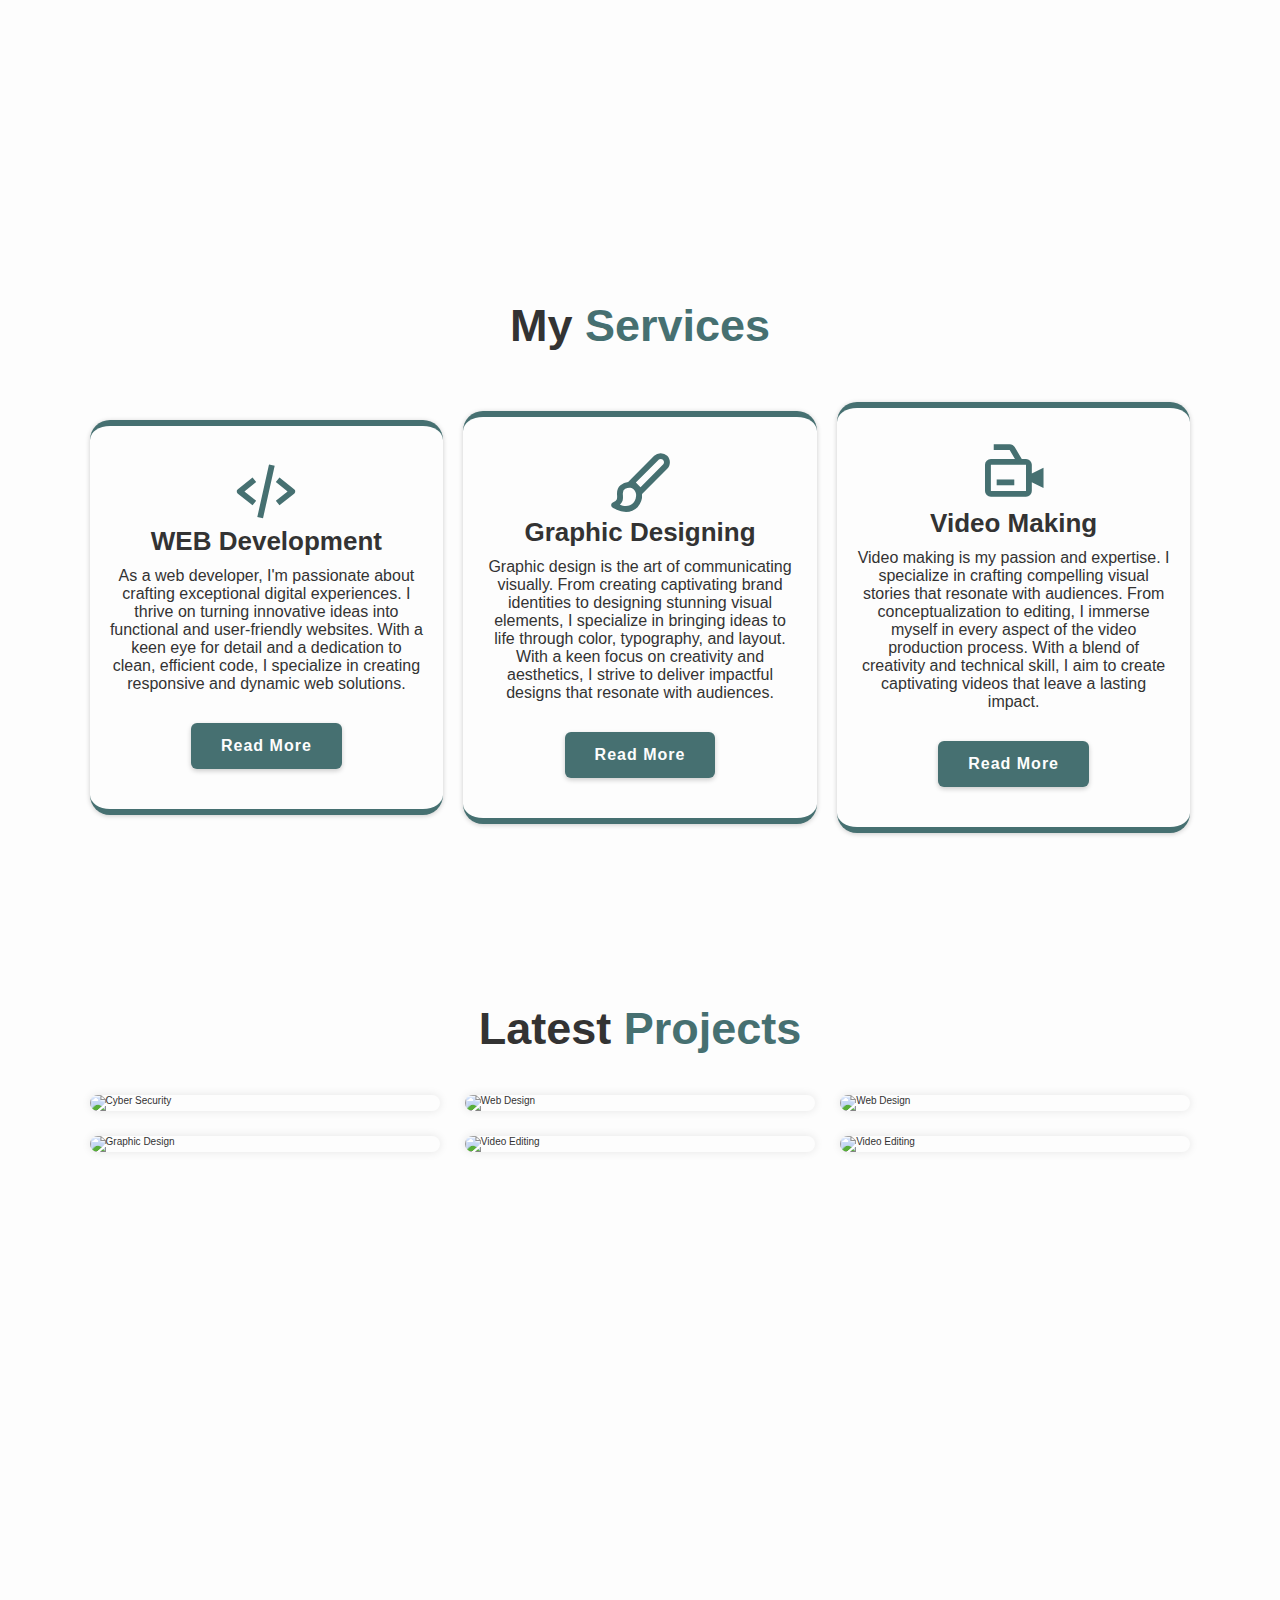
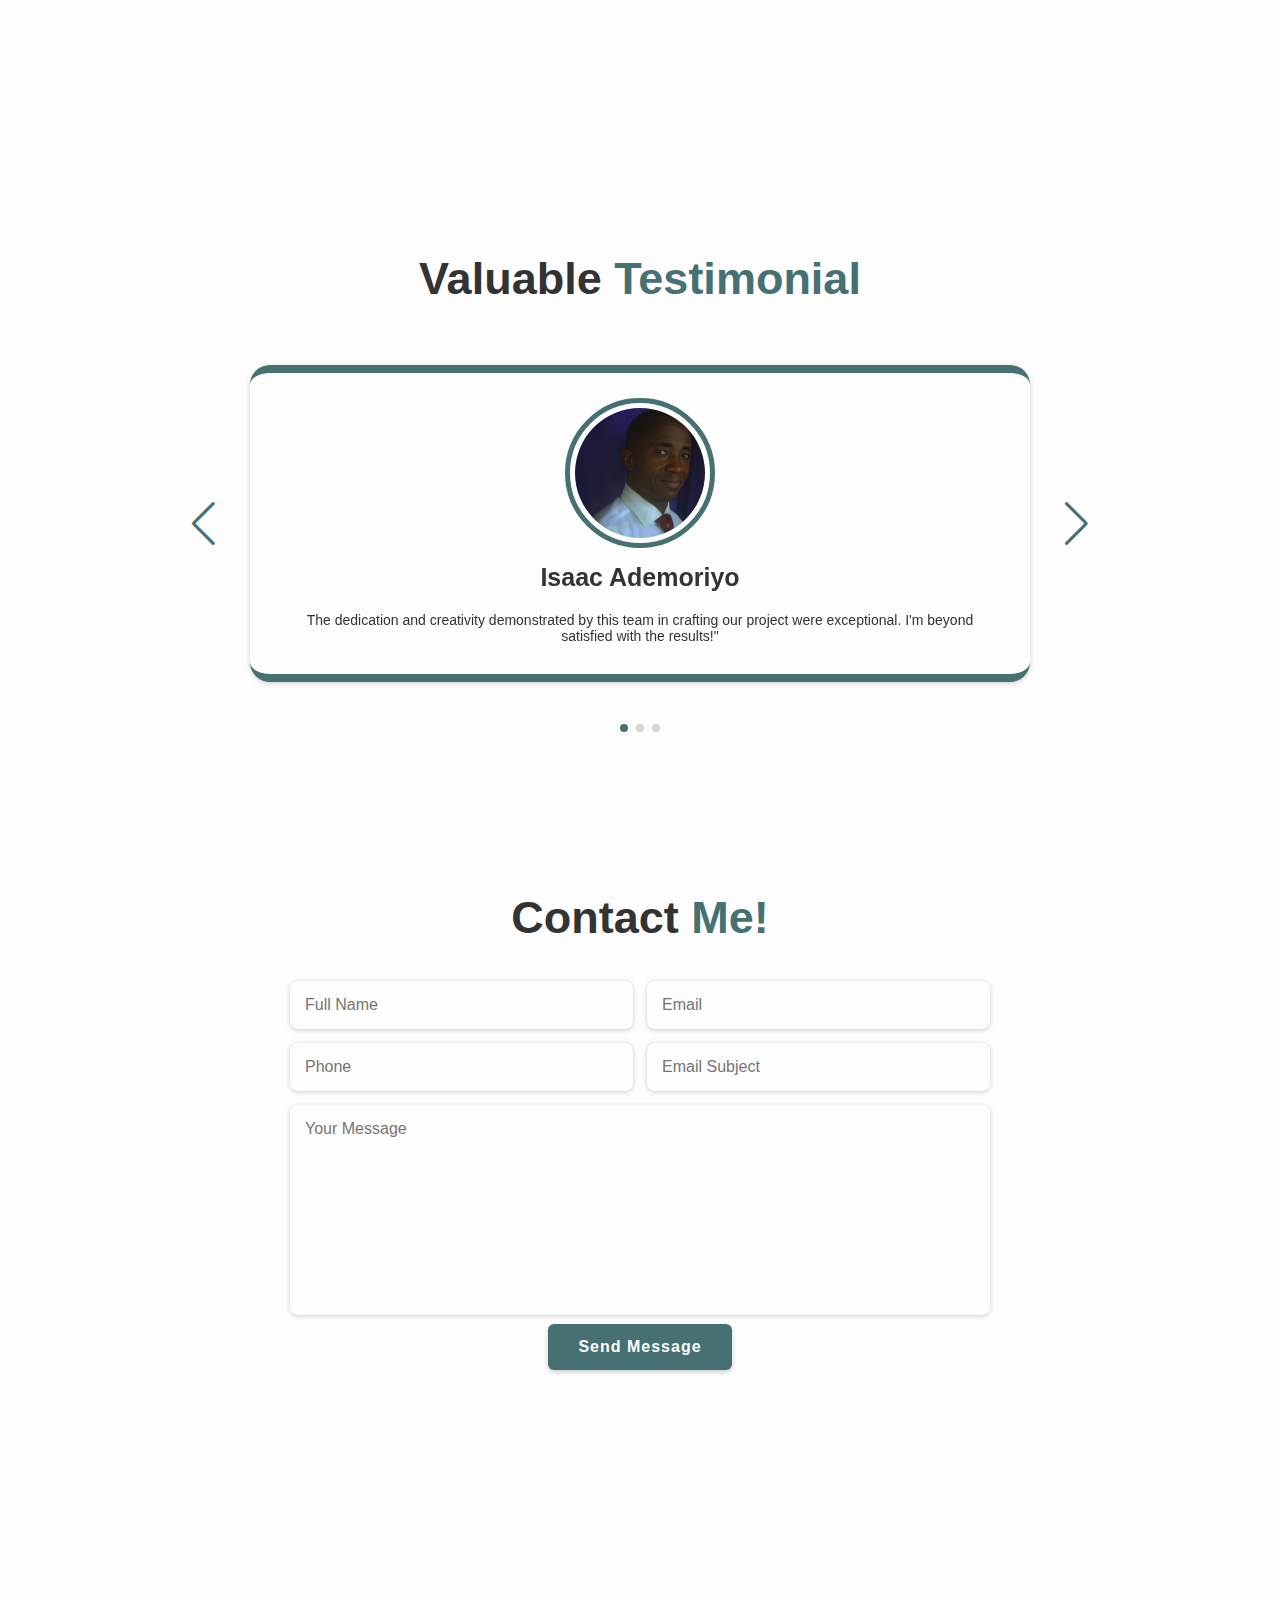
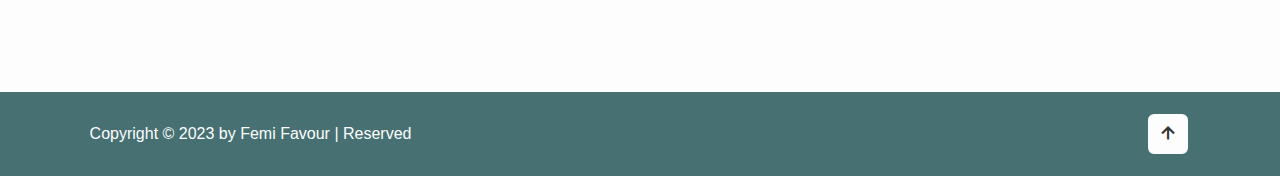
==== commit b07d3846: "testimony" ====
--- a/index.html
+++ b/index.html
@@ -9,9 +9,9 @@
     <link rel="stylesheet" href="https://cdn.jsdelivr.net/npm/swiper@10/swiper-bundle.min.css"/>
     <link rel="stylesheet" href="mediaquery.css">
 </head>
-<body>
-    <header class="header">
-        <a href="#" class="logo">Femi Favour.</a>
+<header class="header">
+        <body>
+        <a href="#home" class="logo">Femi Favour.</a>
 
         <nav class="navbar">
             <a href="#home" class="active">Home</a>
@@ -47,8 +47,8 @@
                     <h3>Web Developer</h3>
                 </div>
                 <div class="profession" style="--i:1;">
-                    <i class='bx bx-video-recording' ></i>
-                    <h3>Videographer</h3>
+                    <i class='bx bx-code-alt' ></i>
+                    <h3>Web Developer</h3>
                 </div>
                 <div class="profession" style="--i:2;">
                     <i class='bx bx-paint'></i>
@@ -97,27 +97,21 @@
         <div class="services-container">
             <div class="services-box">
                 <i class='bx bx-code-alt'></i>
-                <h3>WEb Development</h3>
-                <p>Lorem ipsum dolor sit amet consectetur
-                adipisicing elit. Facilis error ullam dolores ipsum, quis voluptatibus distinctio, 
-                cupiditate beatae labore voluptatum similique neque perspiciatis quo alias atque iste veritatis totam natus!</p>
-                <a href="" class="btn">Read More</a>
+                <h3>WEB Development</h3>
+                 <p>As a web developer, I'm passionate about crafting exceptional digital experiences. I thrive on turning innovative ideas into functional and user-friendly websites. With a keen eye for detail and a dedication to clean, efficient code, I specialize in creating responsive and dynamic web solutions.</p>
+                 <a href="Web-article.html" class="btn">Read More</a>
             </div>
             <div class="services-box">
                 <i class='bx bx-paint'></i>
                 <h3>Graphic Designing</h3>
-                <p>Lorem ipsum dolor sit amet consectetur
-                adipisicing elit. Facilis error ullam dolores ipsum, quis voluptatibus distinctio, 
-                cupiditate beatae labore voluptatum similique neque perspiciatis quo alias atque iste veritatis totam natus!</p>
-                <a href="" class="btn">Read More</a>
+                <p>Graphic design is the art of communicating visually. From creating captivating brand identities to designing stunning visual elements, I specialize in bringing ideas to life through color, typography, and layout. With a keen focus on creativity and aesthetics, I strive to deliver impactful designs that resonate with audiences.</p>
+                <a href="Graphic-article.html" class="btn">Read More</a>
             </div>
             <div class="services-box">
                 <i class='bx bx-video-recording' ></i>
                 <h3>Video Making</h3>
-                <p>Lorem ipsum dolor sit amet consectetur
-                adipisicing elit. Facilis error ullam dolores ipsum, quis voluptatibus distinctio, 
-                cupiditate beatae labore voluptatum similique neque perspiciatis quo alias atque iste veritatis totam natus!</p>
-                <a href="" class="btn">Read More</a>
+                <p>Video making is my passion and expertise. I specialize in crafting compelling visual stories that resonate with audiences. From conceptualization to editing, I immerse myself in every aspect of the video production process. With a blend of creativity and technical skill, I aim to create captivating videos that leave a lasting impact.</p>
+                <a href="Video-article.html" class="btn">Read More</a>                
             </div>
         </div>
     </section>
@@ -128,57 +122,56 @@
 
             <div class="portfolio-container">
                 <div class="portfolio-box">
-                    <img src="images/2_20230703_181839_0001.png" alt="">
-                    <div class="portfolio-layer">
-                        <h4>Web Desing</h4>
-                        <p>Lorem ipsum dolor sit amet consectetur adipisicing elit. Reiciendis repudiandae quo mollitia ut. Harum, aspernatur eligendi 
-                        voluptates porro suscipit ut obcaecati laboriosam necessitatibus hic exercitationem! Corporis aliquid quia fugit hic!</p>
-                        <a href=""><i class='bx bx-link-external'></i></a>
-                    </div>
-                </div>
-                <div class="portfolio-box">
-                    <img src="images/3_20230705_203200_0002.png" alt="">
-                    <div class="portfolio-layer">
-                        <h4>Web Desing</h4>
-                        <p>Lorem ipsum dolor sit amet consectetur adipisicing elit. Reiciendis repudiandae quo mollitia ut. Harum, aspernatur eligendi 
-                        voluptates porro suscipit ut obcaecati laboriosam necessitatibus hic exercitationem! Corporis aliquid quia fugit hic!</p>
-                        <a href=""><i class='bx bx-link-external'></i></a>
-                    </div>
-                </div>
-                <div class="portfolio-box">
-                    <img src="images/2_20230705_203200_0001.png" alt="">
-                    <div class="portfolio-layer">
-                        <h4>Web Desing</h4>
-                        <p>Lorem ipsum dolor sit amet consectetur adipisicing elit. Reiciendis repudiandae quo mollitia ut. Harum, aspernatur eligendi 
-                        voluptates porro suscipit ut obcaecati laboriosam necessitatibus hic exercitationem! Corporis aliquid quia fugit hic!</p>
-                        <a href=""><i class='bx bx-link-external'></i></a>
-                    </div>
-                </div>
-                <div class="portfolio-box">
-                    <img src="images/2_20230703_181839_0001.png" alt="">
-                    <div class="portfolio-layer">
-                        <h4>Web Desing</h4>
-                        <p>Lorem ipsum dolor sit amet consectetur adipisicing elit. Reiciendis repudiandae quo mollitia ut. Harum, aspernatur eligendi 
-                        voluptates porro suscipit ut obcaecati laboriosam necessitatibus hic exercitationem! Corporis aliquid quia fugit hic!</p>
-                        <a href=""><i class='bx bx-link-external'></i></a>
-                    </div>
-                </div>
-                <div class="portfolio-box">
-                    <img src="images/2_20230703_181839_0001.png" alt="">
-                    <div class="portfolio-layer">
-                        <h4>Web Desing</h4>
-                        <p>Lorem ipsum dolor sit amet consectetur adipisicing elit. Reiciendis repudiandae quo mollitia ut. Harum, aspernatur eligendi 
-                        voluptates porro suscipit ut obcaecati laboriosam necessitatibus hic exercitationem! Corporis aliquid quia fugit hic!</p>
-                        <a href=""><i class='bx bx-link-external'></i></a>
-                    </div>
-                </div>
-                <div class="portfolio-box">
-                    <img src="images/2_20230703_181839_0001.png" alt="">
-                    <div class="portfolio-layer">
-                        <h4>Web Desing</h4>
-                        <p>Lorem ipsum dolor sit amet consectetur adipisicing elit. Reiciendis repudiandae quo mollitia ut. Harum, aspernatur eligendi 
-                        voluptates porro suscipit ut obcaecati laboriosam necessitatibus hic exercitationem! Corporis aliquid quia fugit hic!</p>
-                        <a href=""><i class='bx bx-link-external'></i></a>
+                    <img src="https://images.unsplash.com/photo-1633265486064-086b219458ec?ixlib=rb-4.0.3&ixid=M3wxMjA3fDB8MHxzZWFyY2h8OXx8Y3liZXIlMjBzZWN1cml0eXxlbnwwfHwwfHx8MA%3D%3D&auto=format&fit=crop&w=500&q=60" alt="Cyber Security">
+                    <div class="portfolio-layer">
+                        <h4>Cyber Security</h4>
+                        <p>Protecting digital assets and ensuring online safety through robust strategies and solutions.</p>
+                        <a href="cyber-security-project.html"><i class='bx bx-link-external'></i></a>        
+                    </div>
+                </div>
+                <div class="portfolio-box">
+                    <img src="https://images.unsplash.com/photo-1547658719-da2b51169166?ixlib=rb-4.0.3&ixid=M3wxMjA3fDB8MHxwcm9maWxlLXBhZ2V8NDJ8fHxlbnwwfHx8fHw%3D&auto=format&fit=crop&w=500&q=60" alt="Web Design">
+                    <div class="portfolio-layer">
+                        <h4>Web Design</h4>
+                        <a href="web-design-project.html"><i class='bx bx-link-external'></i></a>
+                        <p>Creating immersive and user-centric digital experiences is at the core of my web design philosophy. I specialize in combining aesthetics with functionality to deliver websites that captivate audiences. From intuitive user interfaces to seamless user experiences, I strive to make every project stand out.</p>
+
+                    </div>
+                </div>
+                <div class="portfolio-box">
+                    <img src="https://media.istockphoto.com/id/655941620/photo/photographers-computer-with-photo-edit-programs.webp?b=1&s=170667a&w=0&k=20&c=BHXsLiIx2nXL40bNxxjiiupM7wzDyWcE7yFrAgmjhOE=" alt="Web Design">
+                    <div class="portfolio-layer">
+                        <h4>Photography</h4>
+                        <a href="photography-portfolio.html"><i class='bx bx-link-external'></i></a>
+                        <p>Capturing moments that tell stories is my passion. Through the lens, I seek to freeze emotions, landscapes, and memories in time. Every click is an opportunity to create visual narratives that evoke feelings and ignite imagination.</p>
+
+                    </div>
+                </div>
+                <div class="portfolio-box">
+                    <img src="https://images.unsplash.com/photo-1548874469-c32f9c95c564?ixlib=rb-4.0.3&ixid=M3wxMjA3fDB8MHxwcm9maWxlLXBhZ2V8MzB8fHxlbnwwfHx8fHw%3D&auto=format&fit=crop&w=500&q=60" alt="Graphic Design">
+                    <div class="portfolio-layer">
+                        <h4>Graphic Design</h4>
+                        <a href="graphic-design-portfolio.html"><i class='bx bx-link-external'></i></a>
+                        <p>Graphic design is where creativity meets communication. I specialize in crafting visual identities, blending innovative concepts with impactful designs. From logos to branding materials, I aim to create graphics that resonate and leave a lasting impression.</p>
+
+                    </div>
+                </div>
+                <div class="portfolio-box">
+                    <img src="https://images.unsplash.com/photo-1614963326505-843868e1d83a?ixlib=rb-4.0.3&ixid=M3wxMjA3fDB8MHxzZWFyY2h8NHx8dmlkZW8lMjBlZGl0aW5nfGVufDB8fDB8fHww&auto=format&fit=crop&w=500&q=60" alt="Video Editing">
+                    <div class="portfolio-layer">
+                        <h4>Video Editing</h4>
+                        <p>Video editing is my canvas for storytelling. I specialize in transforming raw footage into captivating narratives that captivate and inspire. With a keen eye for detail and a passion for seamless transitions, I bring concepts to life through creative editing techniques and visual storytelling.</p>
+                        <a href="video-editing-portfolio.html"><i class='bx bx-link-external'></i></a>
+                        
+                    </div>
+                </div>
+                <div class="portfolio-box">
+                    <img src="https://media.istockphoto.com/id/539221684/photo/photographers-computer-with-photo-edit-programs.webp?b=1&s=170667a&w=0&k=20&c=7v8mYdgKm2bWDlPWk1x8cwV4XBqsIo4QW0xhbt1-5wk=" alt="Video Editing">
+                    <div class="portfolio-layer">
+                        <h4>Photo Editing</h4>
+                        <a href="photo-editing-portfolio.html"><i class='bx bx-link-external'></i></a>
+                        <p>Photo editing is where imagination meets precision. I specialize in enhancing images, creating visual stories, and bringing out the best in every photograph. With meticulous attention to detail and a passion for visual aesthetics, I transform ordinary photos into captivating visual masterpieces.</p>
+
                     </div>
                 </div>
             </div>
@@ -192,24 +185,18 @@
                     <div class="testimonial-content swiper-wrapper">
                         <div class="testimonial-slide swiper-slide">
                             <img src="images/testi.jpg" alt="" >
-                            <h3>Pelumi Davis</h3>
-                            <p>Lorem ipsum dolor sit amet consectetur adipisicing elit. Ipsa possimus quasi odio autem labore, quidem nihil dolorum alias,
-                            impedit maiores suscipit! Quas quod magnam, commodi quibusdam tenetur vitae est error. Lorem ipsum dolor sit amet consectetur adipisicing elit. Eos doloribus, fugiat ad ab fugit dolores adipisci accusantium officiis obcaecati! Eaque odio numquam aliquam iure
-                            repellat rerum magnam enim corrupti voluptas.</p>
+                            <h3>Isaac Ademoriyo</h3>
+                            <p>The dedication and creativity demonstrated by this team in crafting our project were exceptional. I'm beyond satisfied with the results!"</p>
                         </div>
                         <div class="testimonial-slide swiper-slide">
                             <img src="images/testi2.jpg" alt="" >
                             <h3>Devine Chibo</h3>
-                            <p>Lorem ipsum dolor sit amet consectetur adipisicing elit. Ipsa possimus quasi odio autem labore, quidem nihil dolorum alias,
-                            impedit maiores suscipit! Quas quod magnam, commodi quibusdam tenetur vitae est error. Lorem ipsum dolor sit amet consectetur adipisicing elit. Eos doloribus, fugiat ad ab fugit dolores adipisci accusantium officiis obcaecati! Eaque odio numquam aliquam iure
-                            repellat rerum magnam enim corrupti voluptas.</p>
+                            <p>Working with them was a pleasure. His attention to detail and commitment to delivering top-notch quality truly impressed me.</p>
                         </div>
                         <div class="testimonial-slide swiper-slide">
                             <img src="images/testi3.jpg" alt="" >
-                            <h3>Tolu Peace</h3>
-                            <p>Lorem ipsum dolor sit amet consectetur adipisicing elit. Ipsa possimus quasi odio autem labore, quidem nihil dolorum alias,
-                            impedit maiores suscipit! Quas quod magnam, commodi quibusdam tenetur vitae est error. Lorem ipsum dolor sit amet consectetur adipisicing elit. Eos doloribus, fugiat ad ab fugit dolores adipisci accusantium officiis obcaecati! Eaque odio numquam aliquam iure
-                            repellat rerum magnam enim corrupti voluptas.</p>
+                            <h3>Adediran Adetomi</h3>
+                            <p>"I'm amazed by His professionalism and how they managed to exceed our expectations. Highly recommended!"</p>
                         </div>
                     </div>
                     <div class="swiper-button-next"></div>
@@ -225,17 +212,12 @@
             <div class="input-box">
                 <input type="text" id="full-name" name="full-name" placeholder="Full Name" required>
                 <input type="email" id="email" name="email" placeholder="Email" required>
-                <!-- Similarly, you can add "id," "name," and "required" attributes to the email field. -->
             </div>
             <div class="input-box">
                 <input type="tel" id="phone" name="phone" placeholder="Phone">
-                <!-- Here, we've added "id" and "name" attributes for the phone input field.
-                     We used "type="tel"" to indicate it's a telephone number input. -->
                 <input type="text" id="email-subject" name="email-subject" placeholder="Email Subject">
-                <!-- Similarly, add "id" and "name" attributes to the email subject input field. -->
             </div>
             <textarea name="message" id="message" cols="30" rows="10" placeholder="Your Message" required></textarea>
-            <!-- For the textarea, we added "name," "id," and "required" attributes. -->
             <input type="submit" value="Send Message" class="btn">
         </form>
     </section>
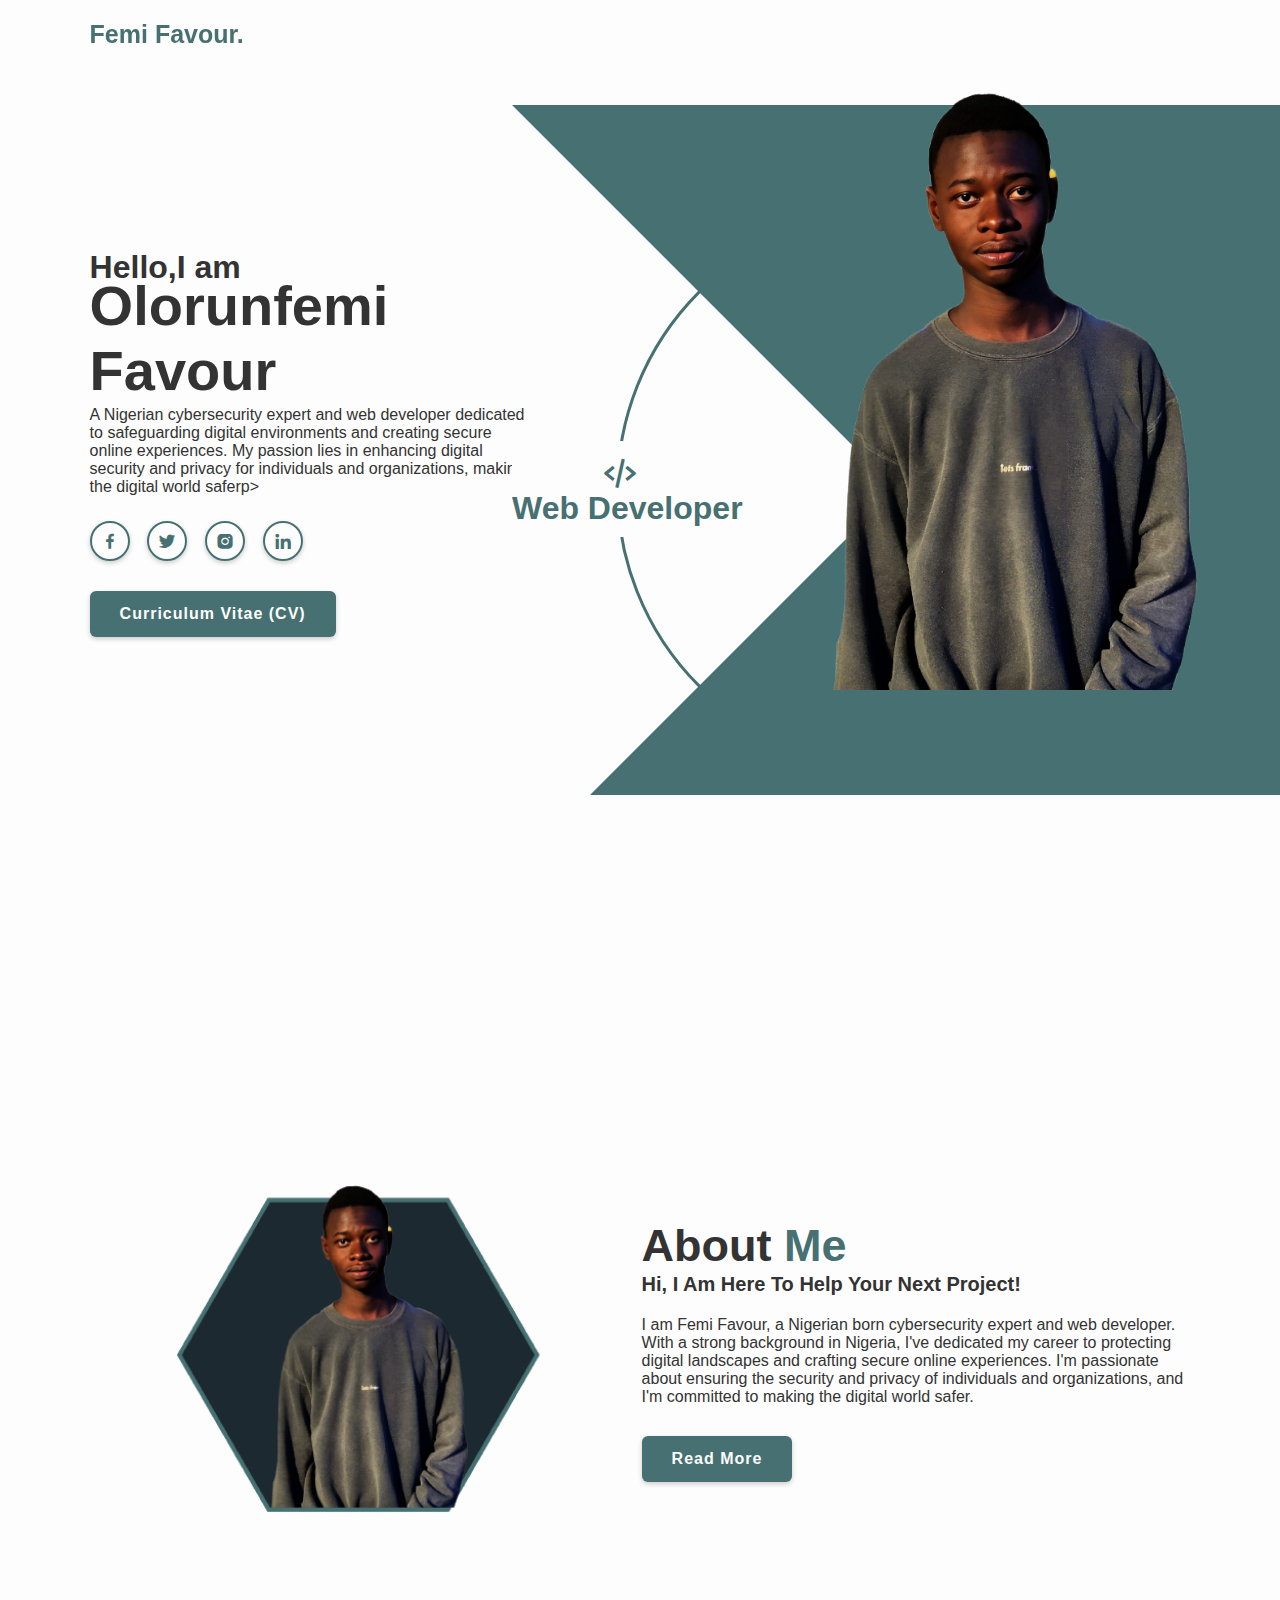
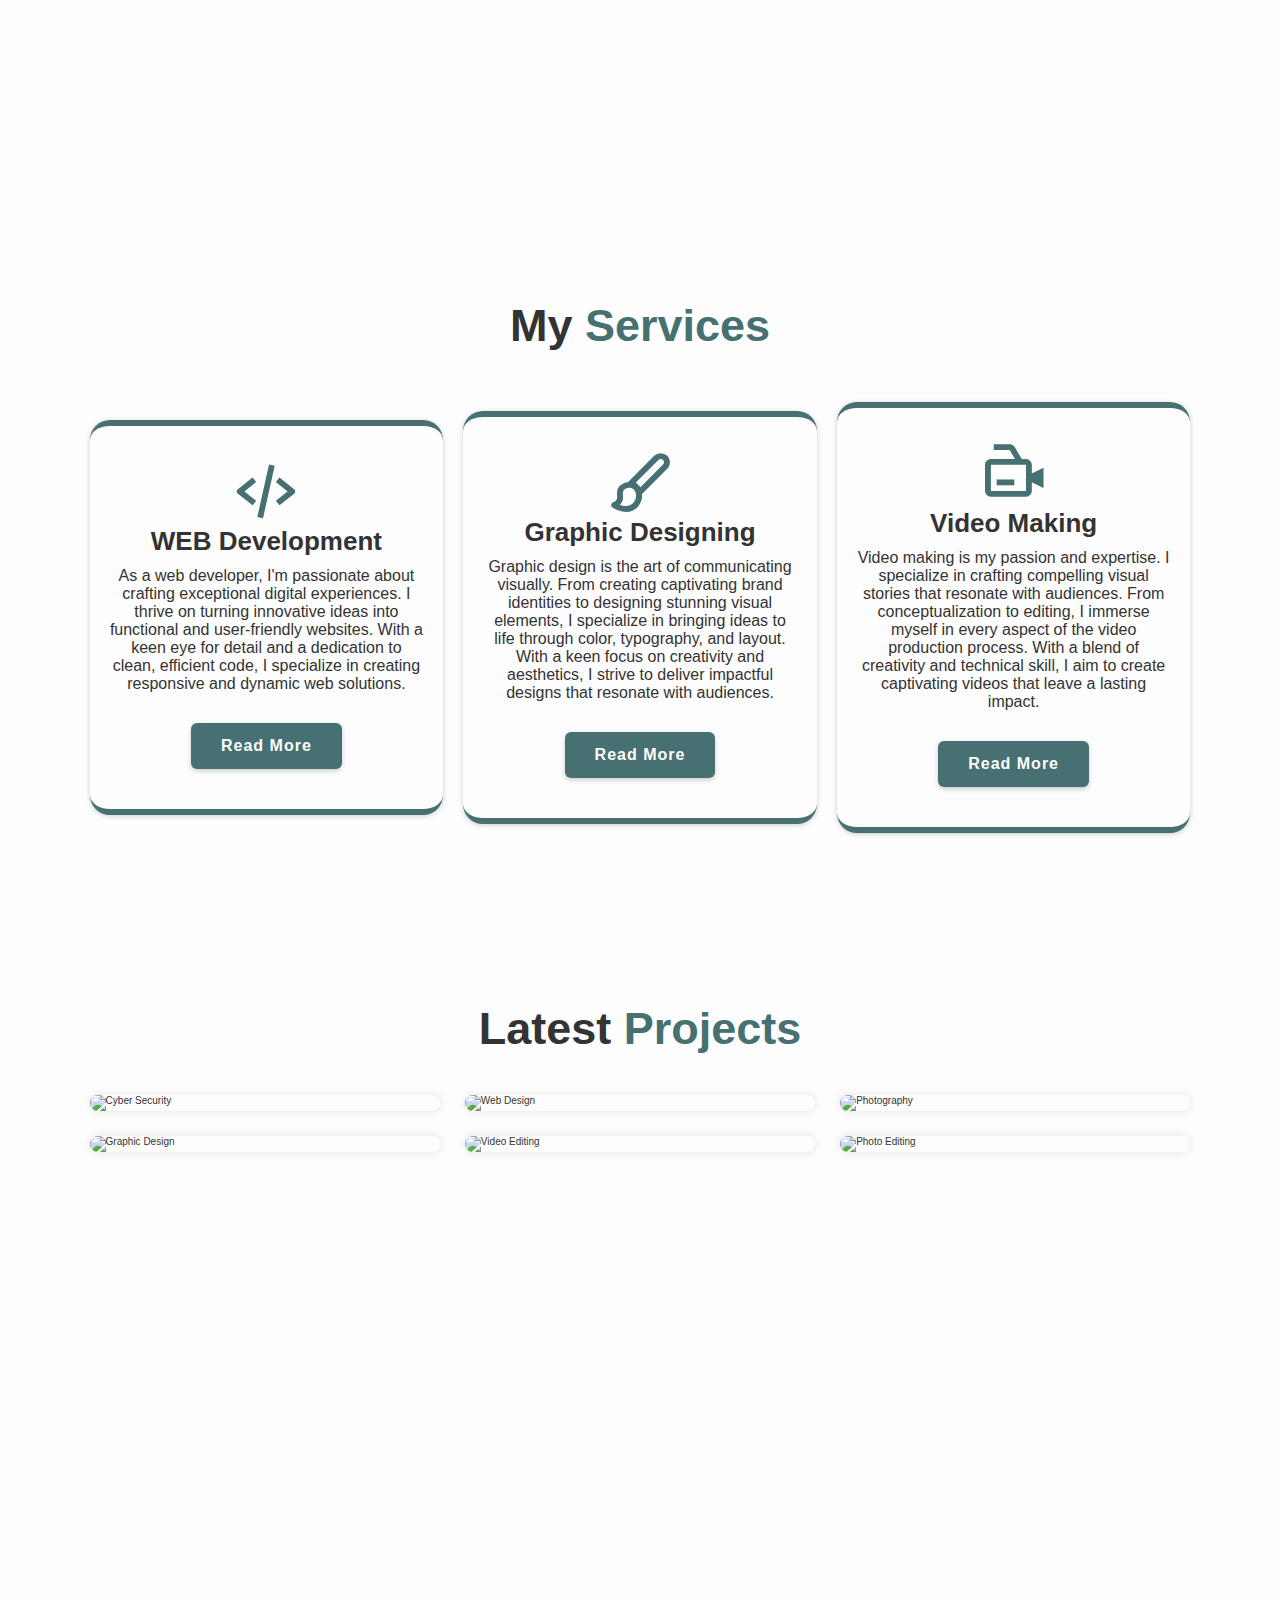
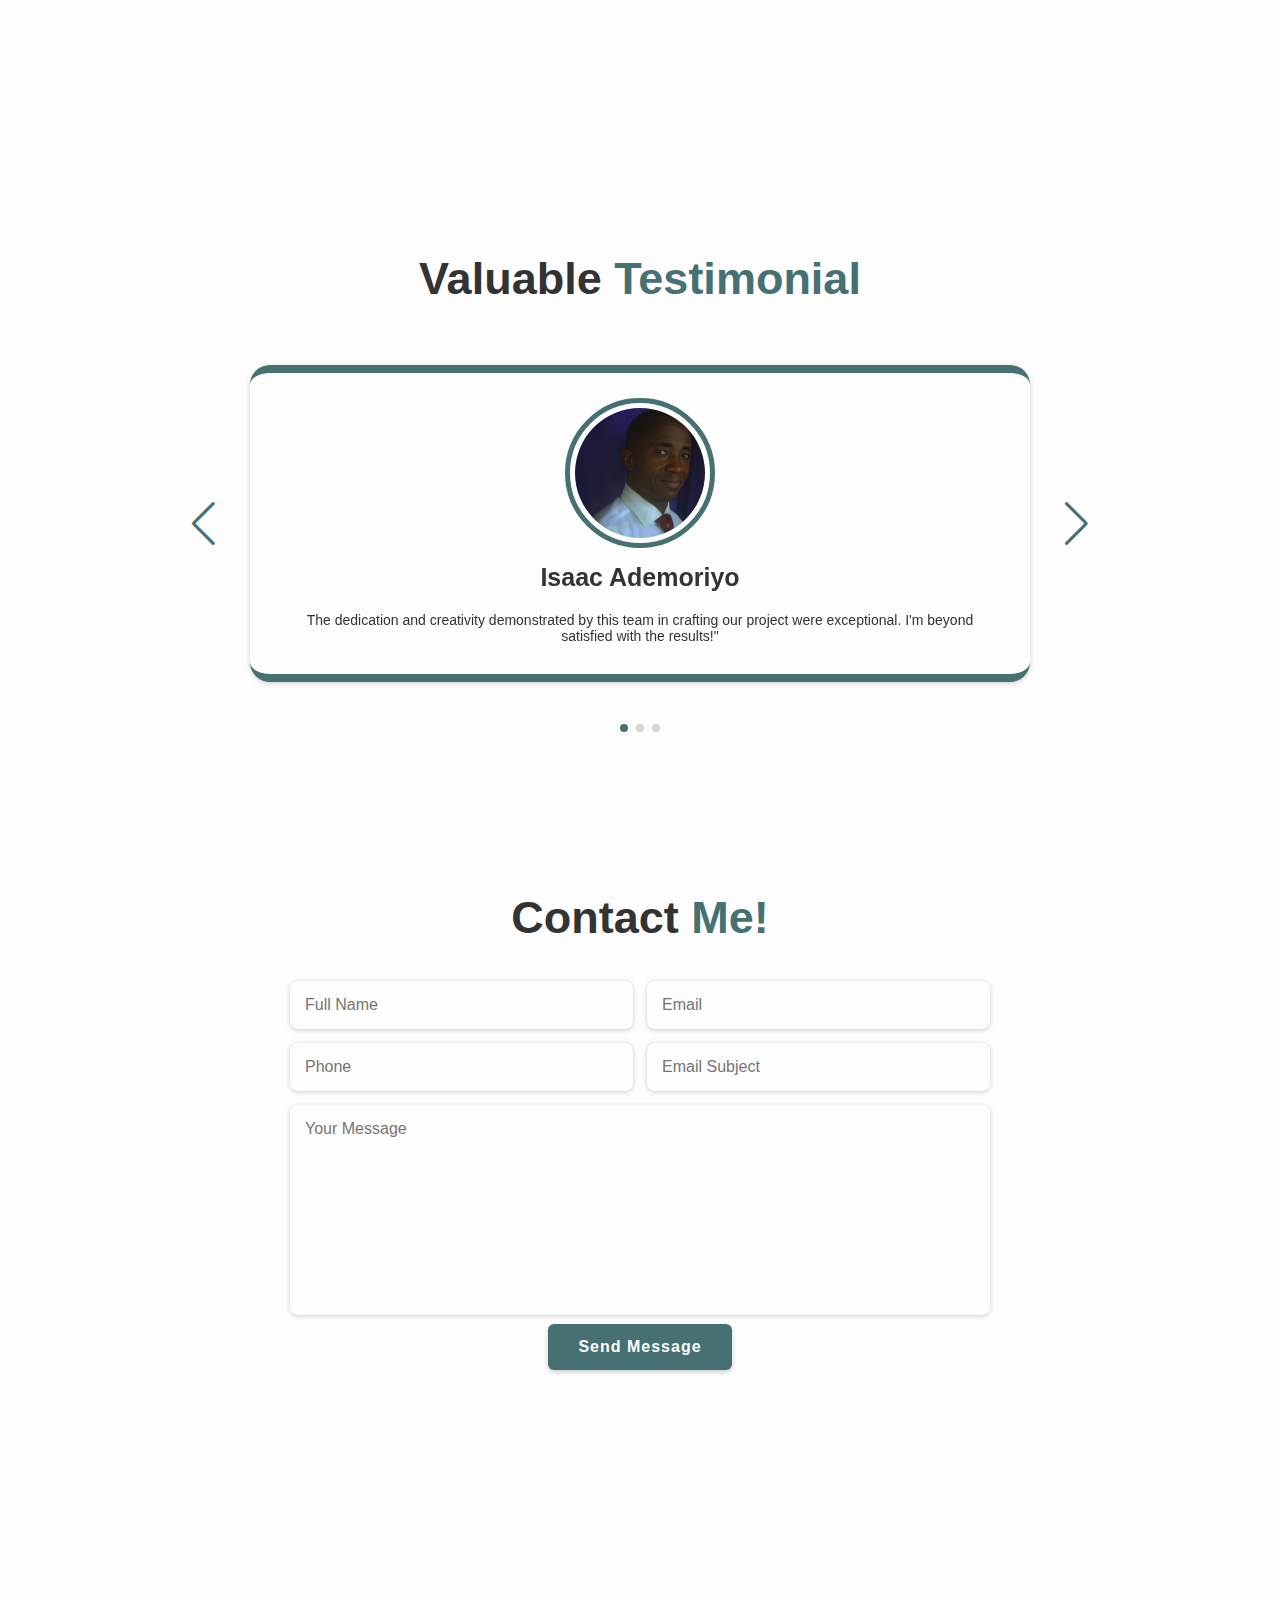
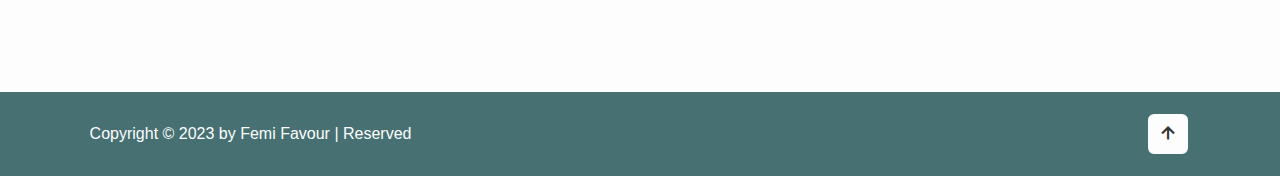
==== commit d91e29fb: "search" ====
--- a/index.html
+++ b/index.html
@@ -7,6 +7,7 @@
     <link rel="stylesheet" href="style.css">
     <link href='https://unpkg.com/boxicons@2.1.4/css/boxicons.min.css' rel='stylesheet'>
     <link rel="stylesheet" href="https://cdn.jsdelivr.net/npm/swiper@10/swiper-bundle.min.css"/>
+    <meta name="google-site-verification" content="020ieXCK1sg5w5mIxNQXsBOAttCkAJJg93FsetPTw6M" />
     <link rel="stylesheet" href="mediaquery.css">
 </head>
 <header class="header">
@@ -33,9 +34,9 @@
             <h1>Olorunfemi Favour</h1>
             <p>A Nigerian cybersecurity expert and web developer dedicated to safeguarding digital environments and creating secure online experiences. My passion lies in enhancing digital security and privacy for individuals and organizations, making the digital world saferp>
             <div class="social-media">
-                <a href="https://www.facebook.com/profile.php?id=100078472761300&mibextid=ZbWKwL"><i class='bx bxl-facebook' ></i></a>
+                <a href="https://www.facebook.com/profile.php?id=61553999428198"><i class='bx bxl-facebook' ></i></a>
                 <a href="https://twitter.com/phython_FF?t=PCQxabgN2QicCrPn_JdULw&s=09"><i class='bx bxl-twitter' ></i></a>
-                <a href=""><i class='bx bxl-instagram-alt' ></i></a>
+                <a href="https://www.instagram.com/lurd_cosmo/"><i class='bx bxl-instagram-alt' ></i></a>
                 <a href="https://www.linkedin.com/in/femi-favour-49582a288/"><i class='bx bxl-linkedin' ></i></a>
             </div>   
             <a href="Femi Favour CV.pdf" class="btn">Curriculum Vitae (CV)</a>
@@ -139,7 +140,7 @@
                     </div>
                 </div>
                 <div class="portfolio-box">
-                    <img src="https://media.istockphoto.com/id/655941620/photo/photographers-computer-with-photo-edit-programs.webp?b=1&s=170667a&w=0&k=20&c=BHXsLiIx2nXL40bNxxjiiupM7wzDyWcE7yFrAgmjhOE=" alt="Web Design">
+                    <img src="https://media.istockphoto.com/id/655941620/photo/photographers-computer-with-photo-edit-programs.webp?b=1&s=170667a&w=0&k=20&c=BHXsLiIx2nXL40bNxxjiiupM7wzDyWcE7yFrAgmjhOE=" alt="Photography">
                     <div class="portfolio-layer">
                         <h4>Photography</h4>
                         <a href="photography-portfolio.html"><i class='bx bx-link-external'></i></a>
@@ -166,7 +167,7 @@
                     </div>
                 </div>
                 <div class="portfolio-box">
-                    <img src="https://media.istockphoto.com/id/539221684/photo/photographers-computer-with-photo-edit-programs.webp?b=1&s=170667a&w=0&k=20&c=7v8mYdgKm2bWDlPWk1x8cwV4XBqsIo4QW0xhbt1-5wk=" alt="Video Editing">
+                    <img src="https://media.istockphoto.com/id/539221684/photo/photographers-computer-with-photo-edit-programs.webp?b=1&s=170667a&w=0&k=20&c=7v8mYdgKm2bWDlPWk1x8cwV4XBqsIo4QW0xhbt1-5wk=" alt="Photo Editing">
                     <div class="portfolio-layer">
                         <h4>Photo Editing</h4>
                         <a href="photo-editing-portfolio.html"><i class='bx bx-link-external'></i></a>
--- a/mediaquery.css
+++ b/mediaquery.css
@@ -253,7 +253,20 @@
         width: 100%;
     }
 }
-
+@media (max-width: 414px) {
+    
+    /* .overlay{
+        padding-top: 37rem;
+    } */
+}
+@media (max-width: 375px) {
+    .home-content{
+        padding-top: 7rem;
+    }
+    .profession-box{
+        padding-top: 15rem;
+    }
+}
 @media (max-width: 365px) {
     .about-img img {
         width: 90vw;
@@ -268,3 +281,13 @@
     }
 
 }
+
+@media (max-width: 320px) {
+    .home-content{
+        padding-top: 7rem;
+    }
+    .profession-box{
+        padding-top: 15rem;
+    }
+}
+
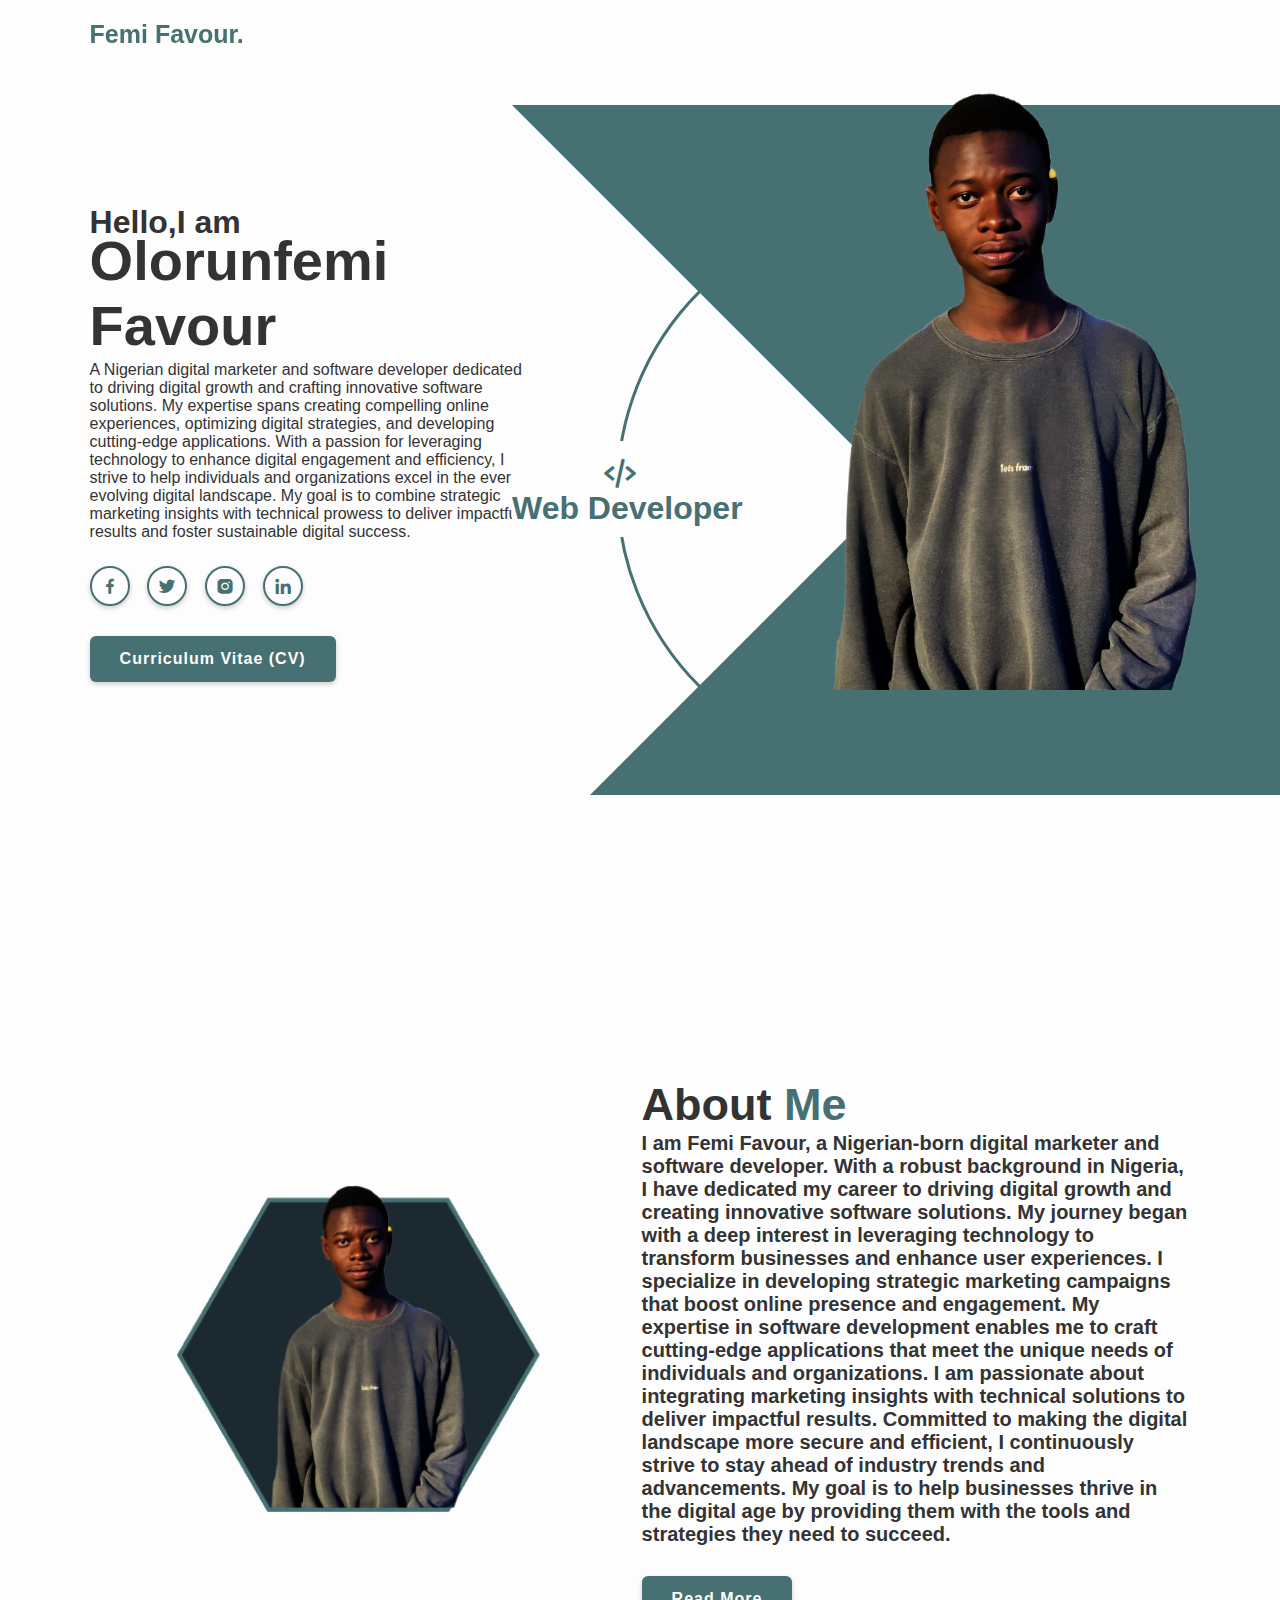
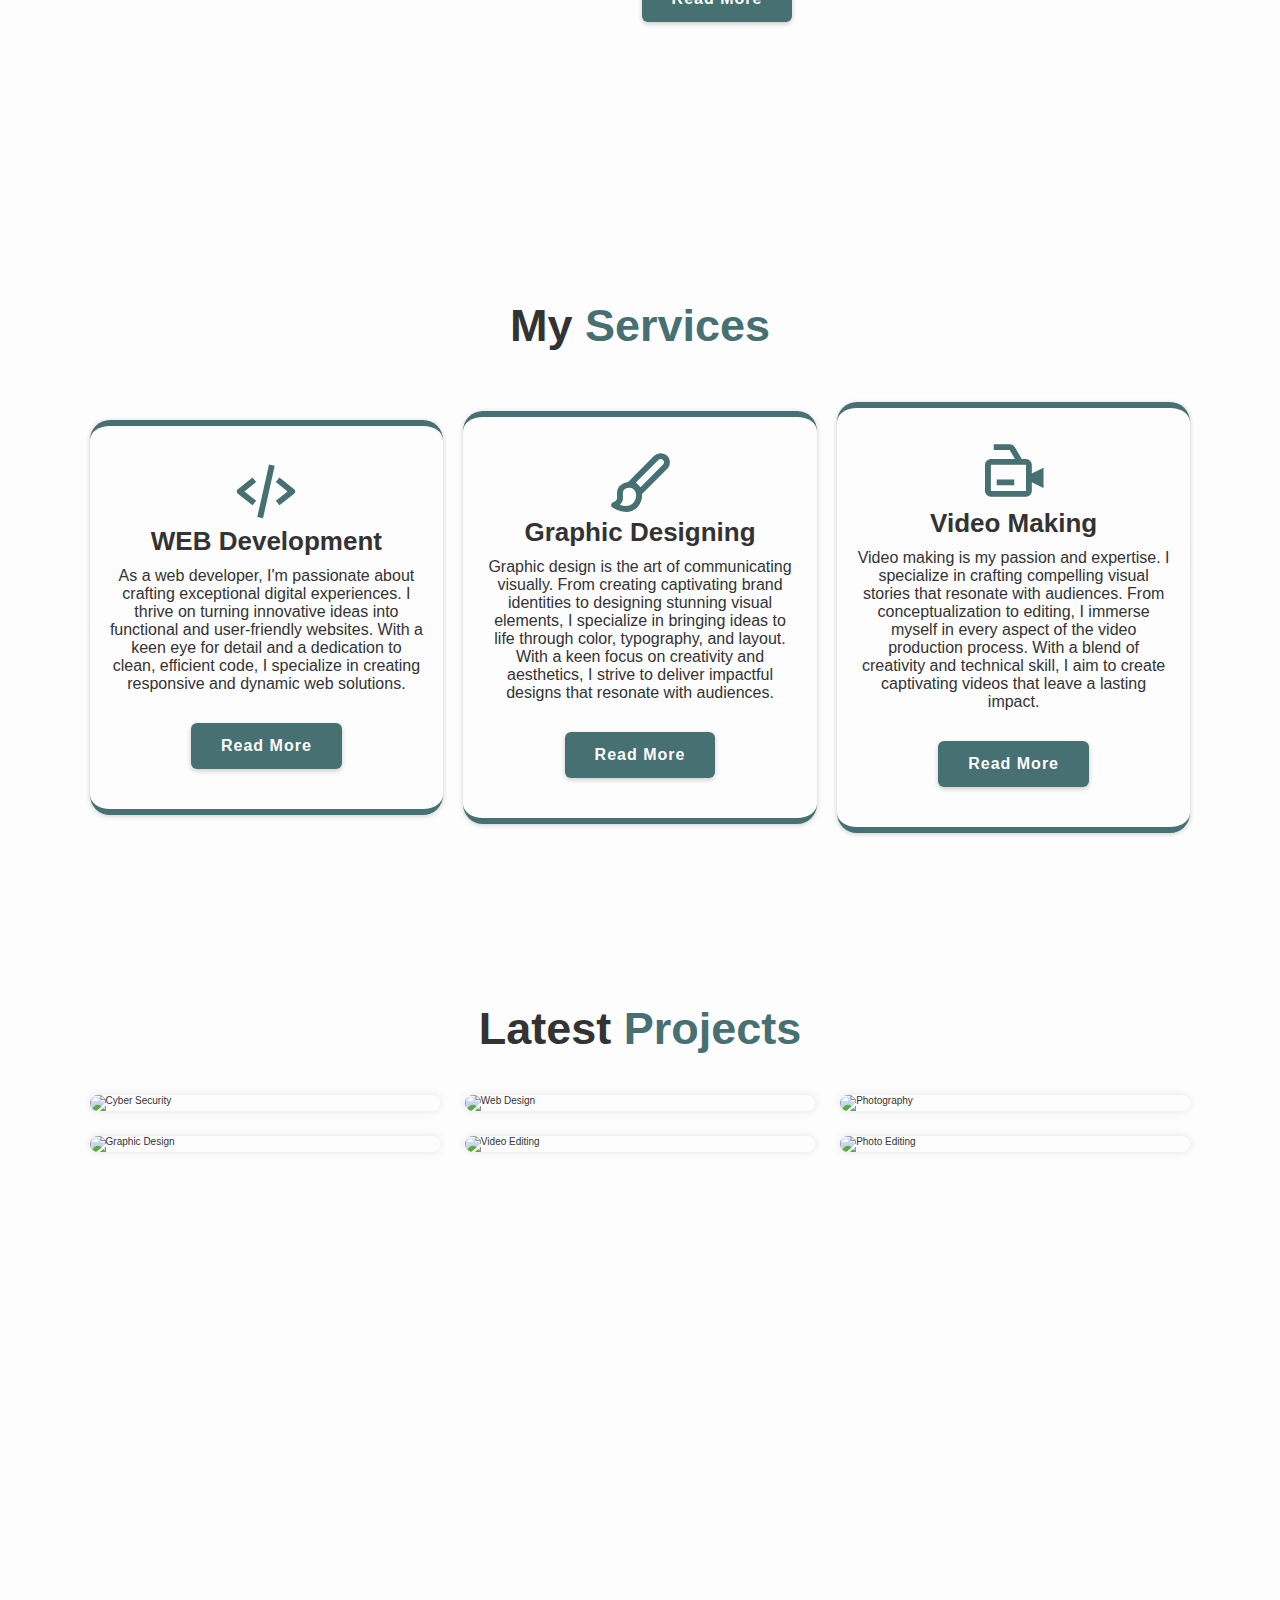
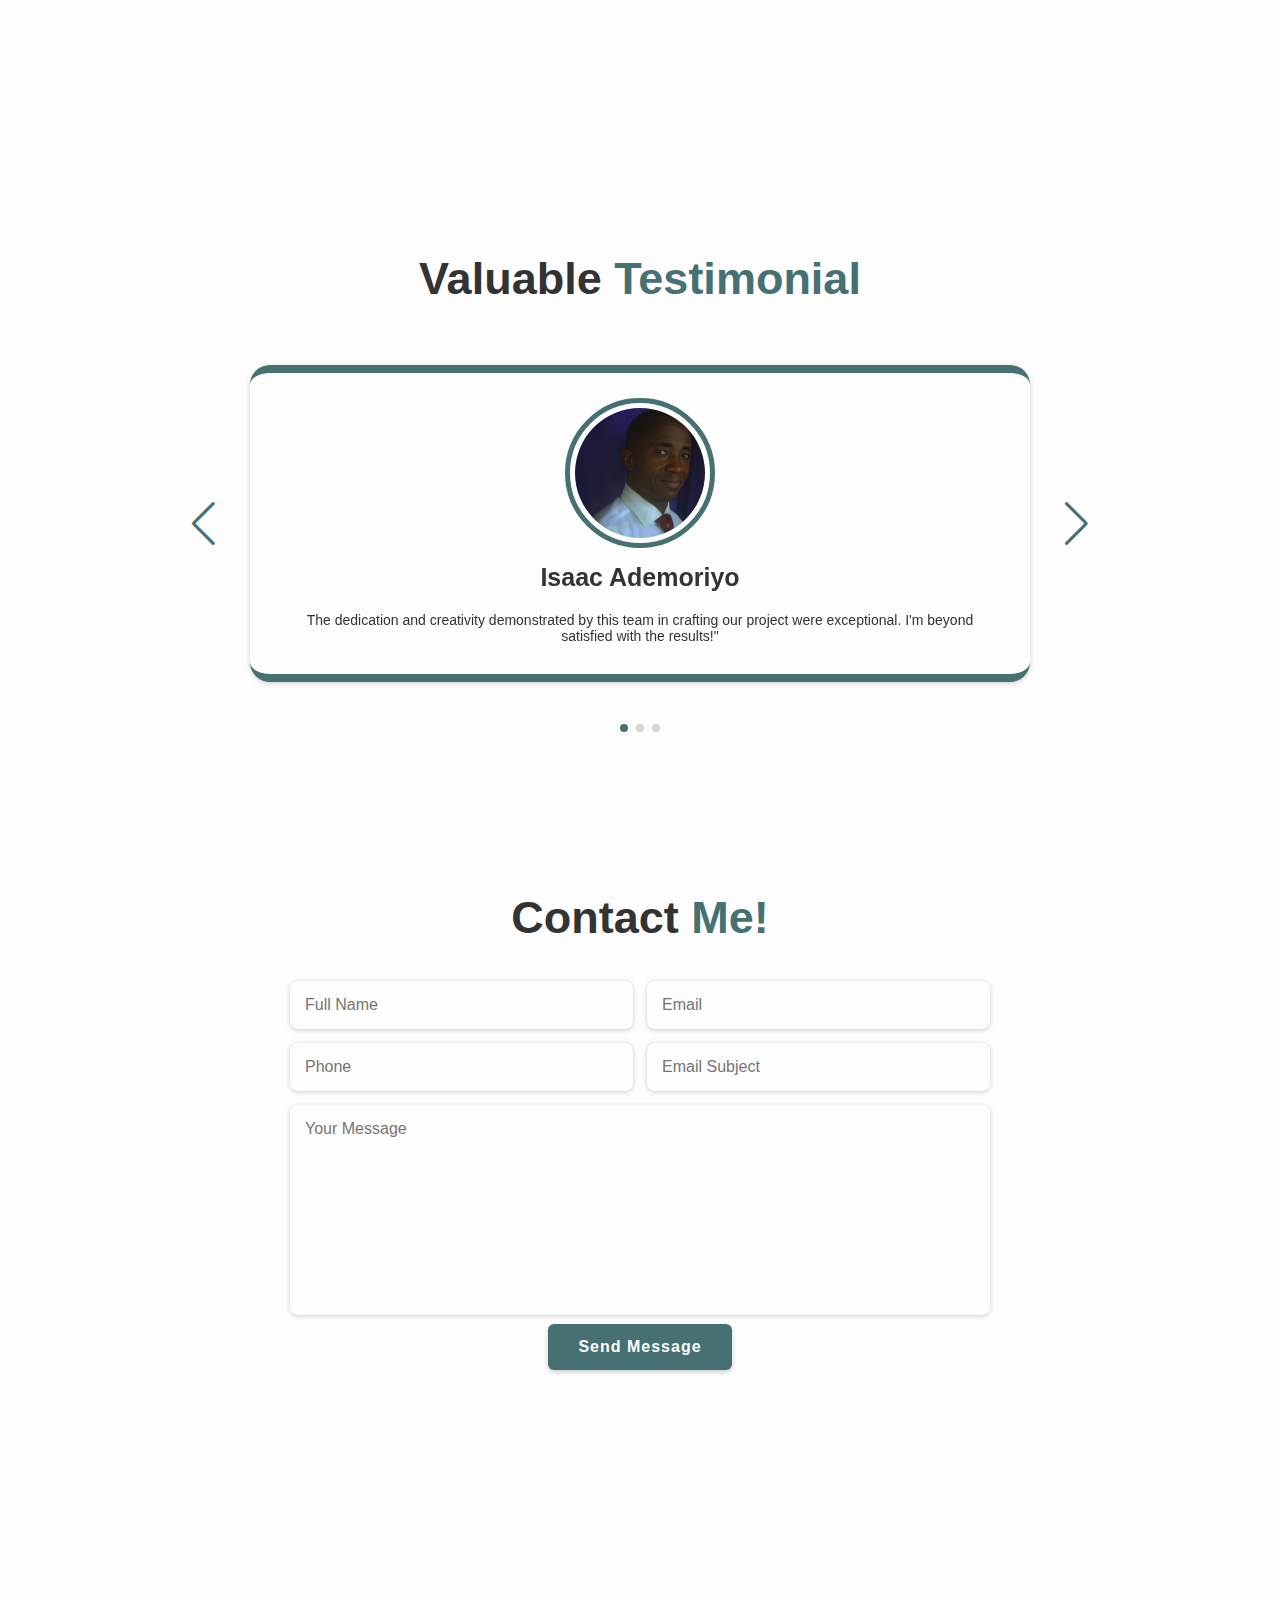
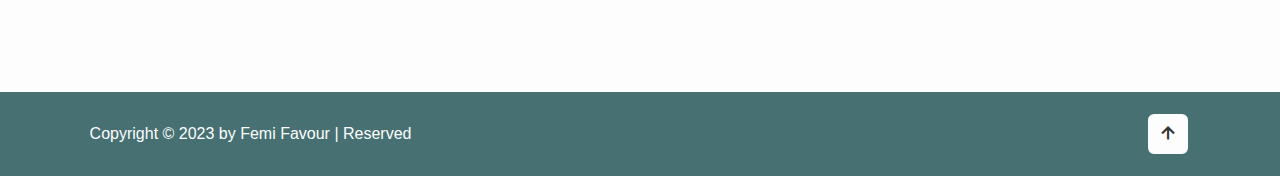
==== commit b9c6902f: "Update about me" ====
--- a/index.html
+++ b/index.html
@@ -32,14 +32,14 @@
         <div class="home-content">
             <h3>Hello,I am</h3>
             <h1>Olorunfemi Favour</h1>
-            <p>A Nigerian cybersecurity expert and web developer dedicated to safeguarding digital environments and creating secure online experiences. My passion lies in enhancing digital security and privacy for individuals and organizations, making the digital world saferp>
+            <p>A Nigerian digital marketer and software developer dedicated to driving digital growth and crafting innovative software solutions. My expertise spans creating compelling online experiences, optimizing digital strategies, and developing cutting-edge applications. With a passion for leveraging technology to enhance digital engagement and efficiency, I strive to help individuals and organizations excel in the ever-evolving digital landscape. My goal is to combine strategic marketing insights with technical prowess to deliver impactful results and foster sustainable digital success.</p>
             <div class="social-media">
                 <a href="https://www.facebook.com/profile.php?id=61553999428198"><i class='bx bxl-facebook' ></i></a>
                 <a href="https://twitter.com/phython_FF?t=PCQxabgN2QicCrPn_JdULw&s=09"><i class='bx bxl-twitter' ></i></a>
                 <a href="https://www.instagram.com/lurd_cosmo/"><i class='bx bxl-instagram-alt' ></i></a>
                 <a href="https://www.linkedin.com/in/femi-favour-49582a288/"><i class='bx bxl-linkedin' ></i></a>
             </div>   
-            <a href="Femi Favour CV.pdf" class="btn">Curriculum Vitae (CV)</a>
+            <a href="Olorunfemi Favour cv.pdf" class="btn">Curriculum Vitae (CV)</a>
         </div>
         <div class="profession-container">
             <div class="profession-box">
@@ -76,19 +76,11 @@
         </div>
         <div class="about-content">
             <h2 class="heading">About <span>Me</span></h2>
-            <h3>Hi, I Am Here To Help Your Next Project!</h3>
-            <p>I am Femi Favour, a Nigerian born cybersecurity expert and
-                web developer. With a strong
-                background in Nigeria, I've
-                dedicated my career to
-                protecting digital landscapes
-                and crafting secure online
-                experiences. I'm passionate
-                about ensuring the security and
-                privacy of individuals and
-                organizations, and I'm
-                committed to making the digital
-                world safer.</p>
+            <h3>I am Femi Favour, a Nigerian-born digital marketer and software developer. With a robust background in Nigeria, I have dedicated my career to driving digital growth and creating innovative software solutions. My journey began with a deep interest in leveraging technology to transform businesses and enhance user experiences.
+
+I specialize in developing strategic marketing campaigns that boost online presence and engagement. My expertise in software development enables me to craft cutting-edge applications that meet the unique needs of individuals and organizations. I am passionate about integrating marketing insights with technical solutions to deliver impactful results.
+
+Committed to making the digital landscape more secure and efficient, I continuously strive to stay ahead of industry trends and advancements. My goal is to help businesses thrive in the digital age by providing them with the tools and strategies they need to succeed.</p>
             <a href="" class="btn">Read More</a>
         </div>
     </section>
@@ -233,4 +225,4 @@
     <script src="https://cdn.jsdelivr.net/npm/swiper@10/swiper-bundle.min.js"></script>
     <script src="script.js"></script>
 </body>
-</html>+</html>
